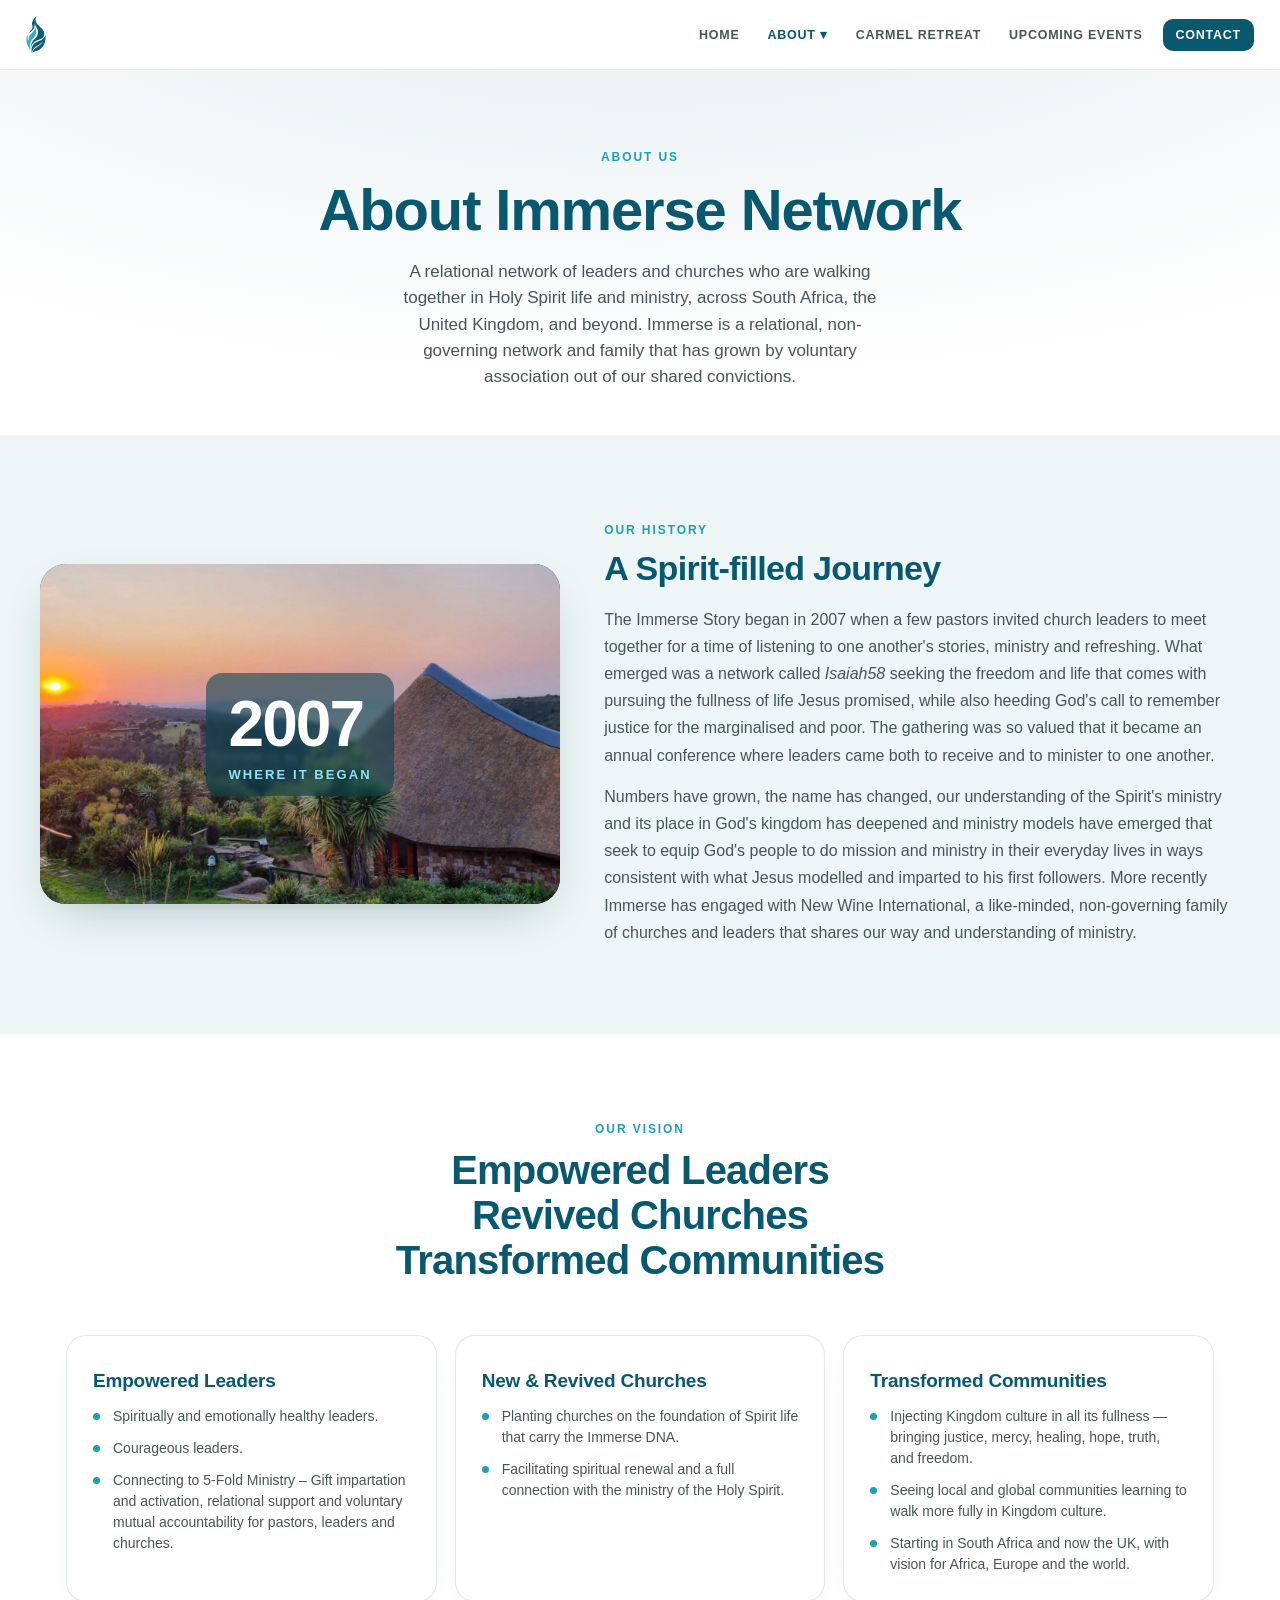
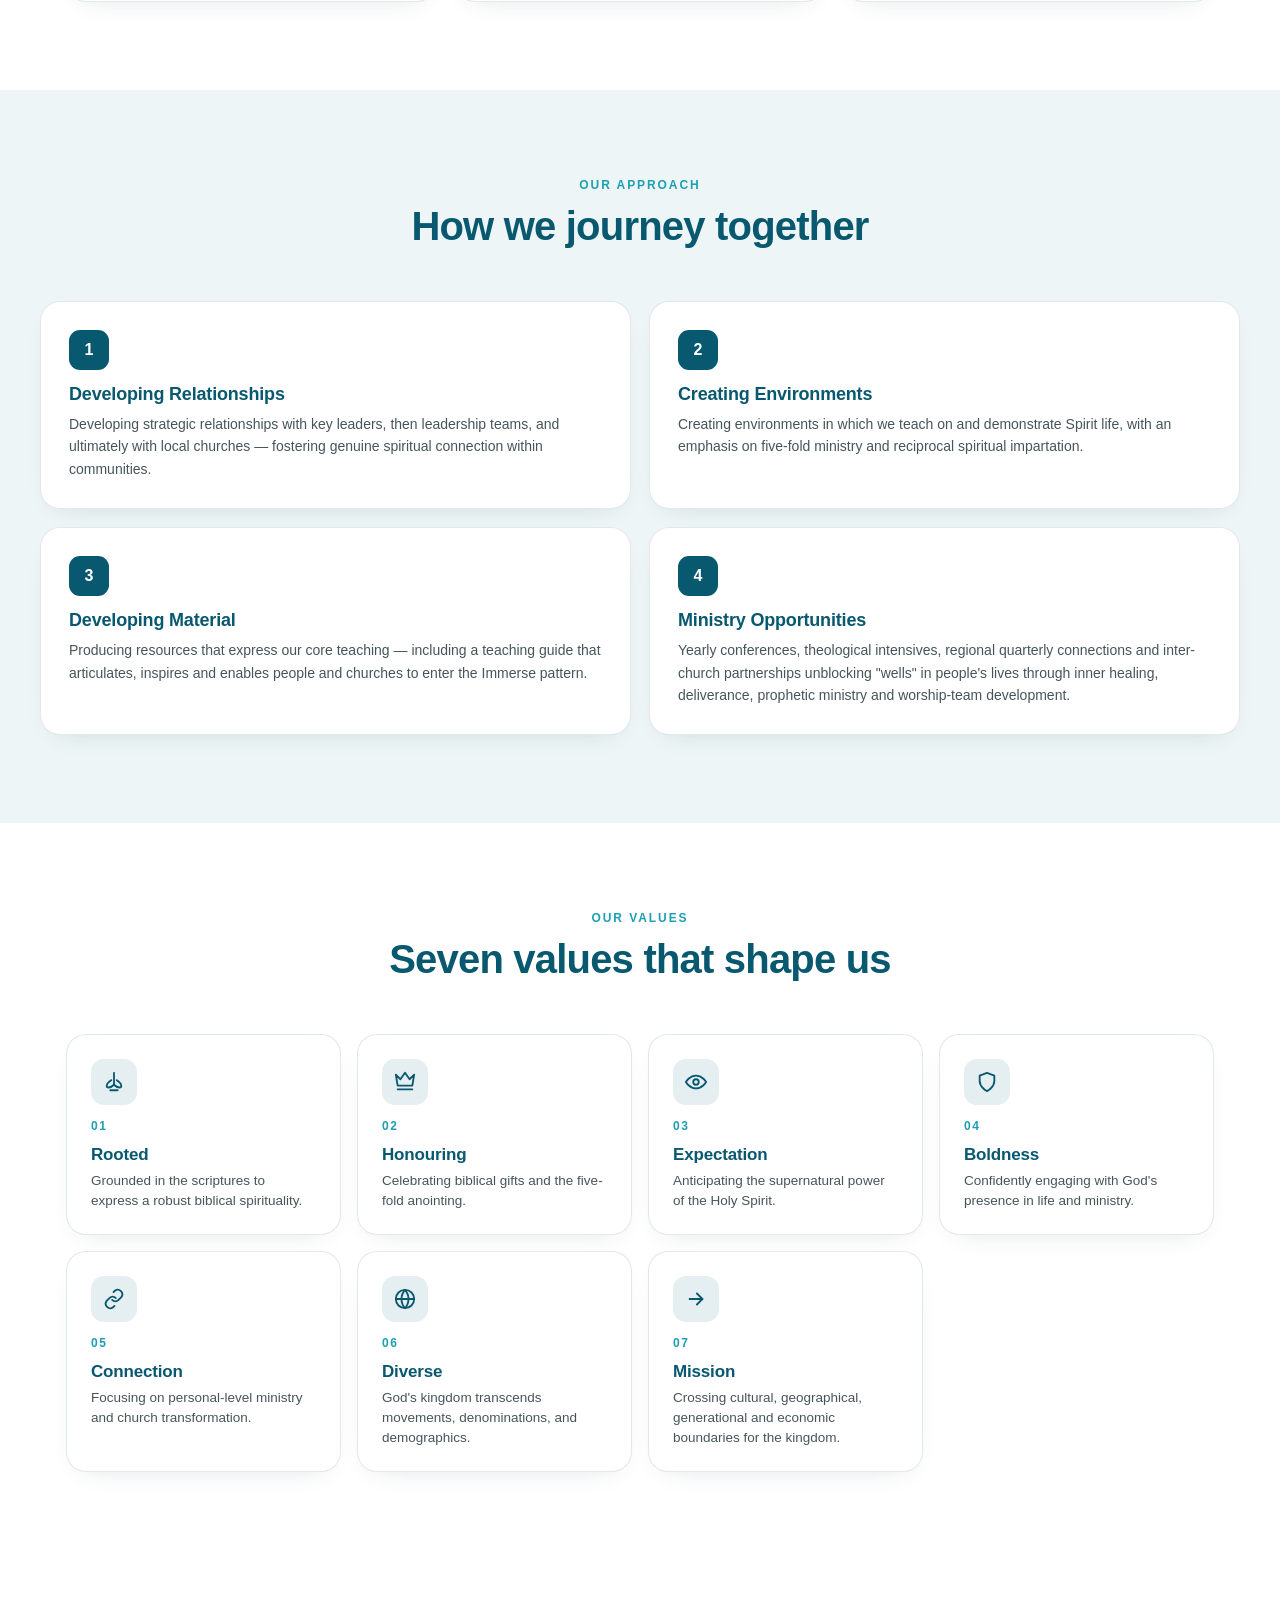
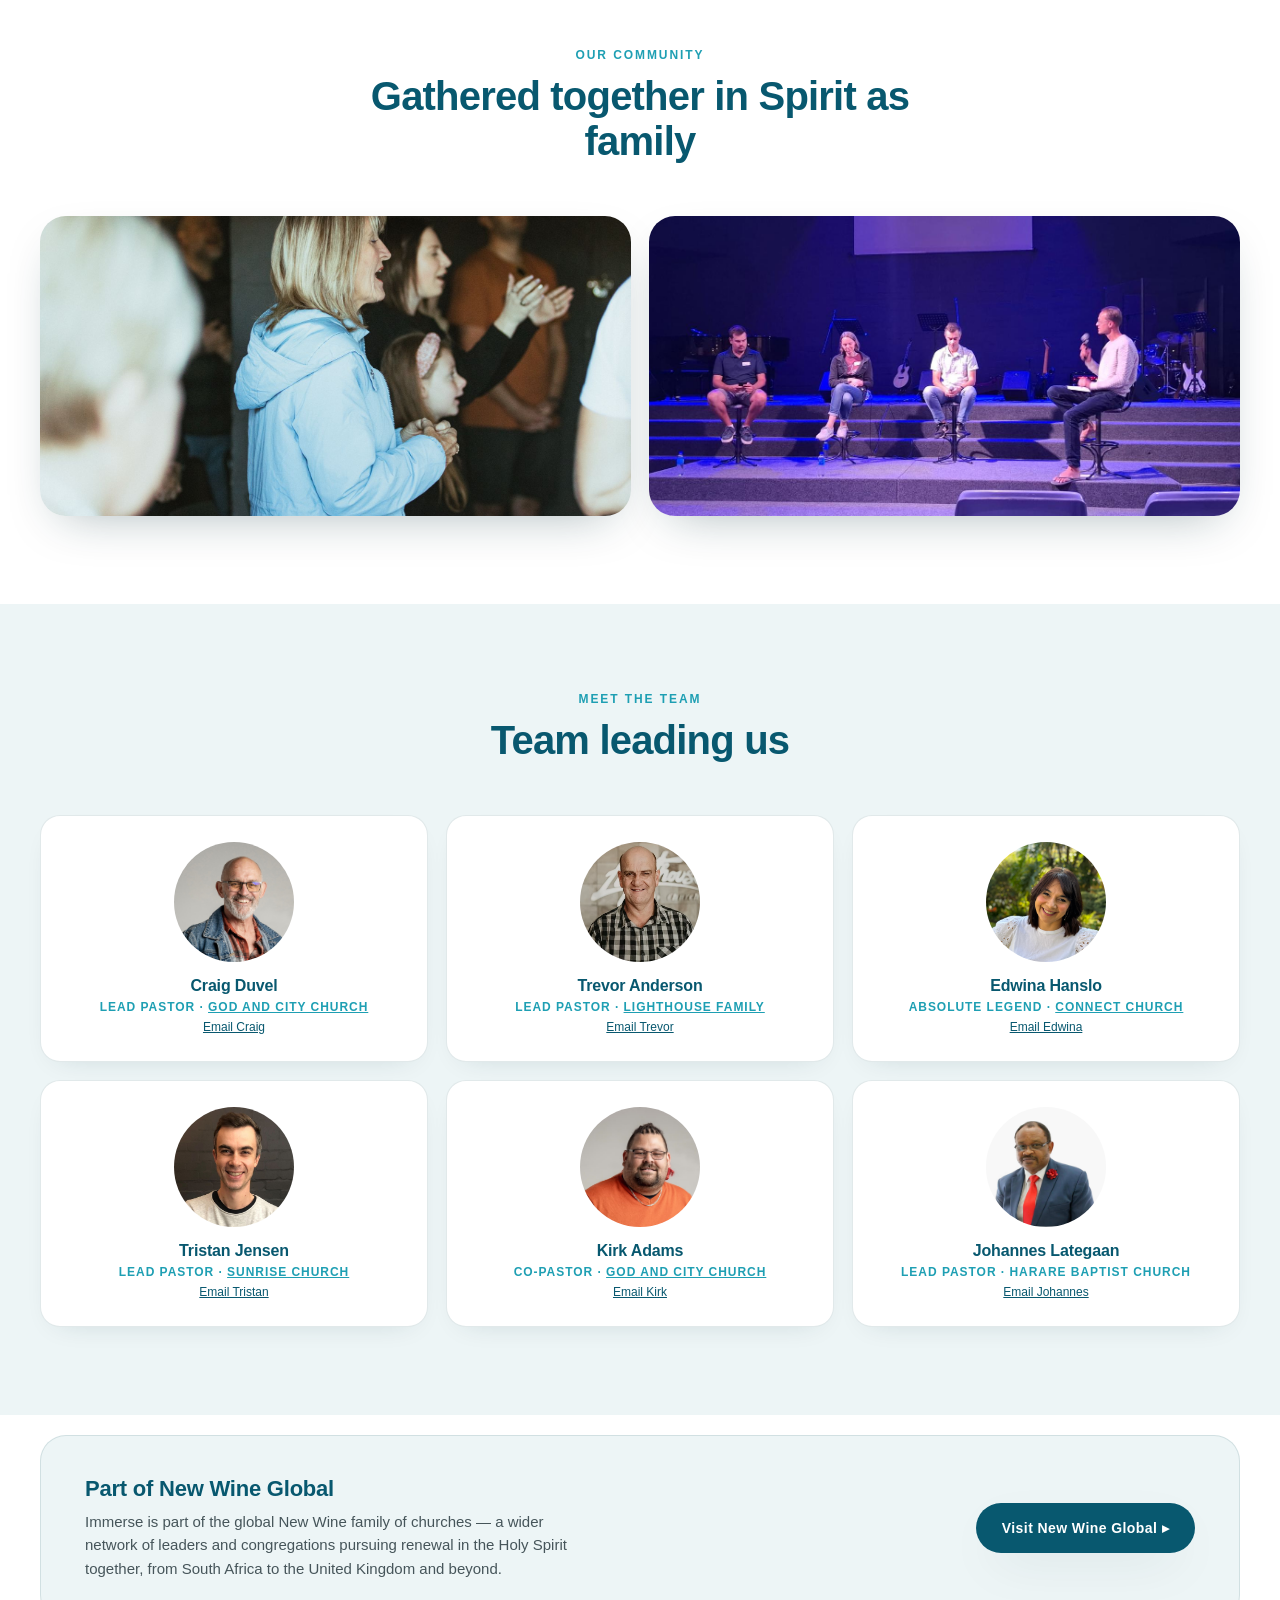
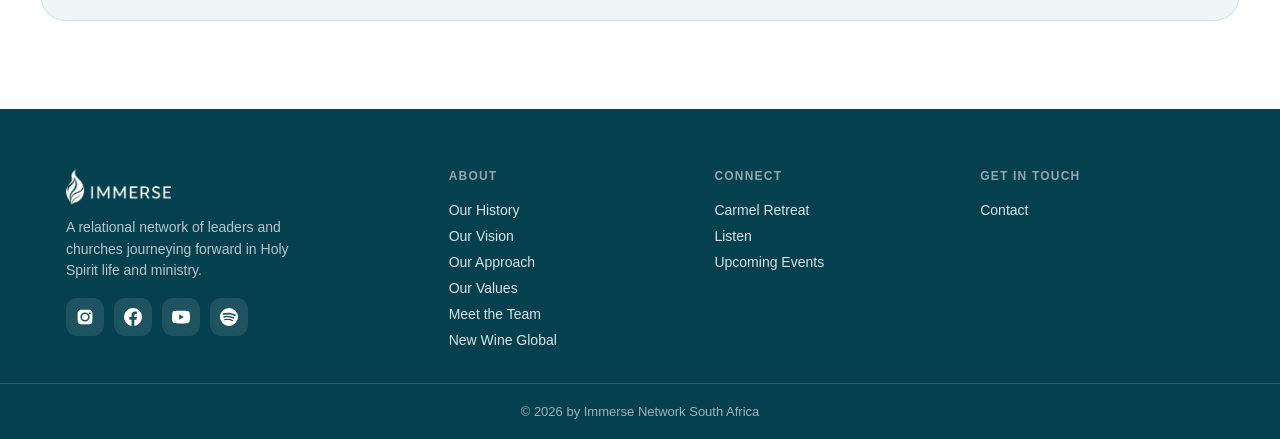
==== about/index.html @ 0381cab7 "Refactored the site to be same as other one" ====
<!doctype html>
<html lang="en">
  <head>
    <meta charset="UTF-8" />
    <meta name="viewport" content="width=device-width, initial-scale=1.0" />
    <title>About — Immerse Network South Africa</title>
    <link rel="icon" href="../favicon.png" type="image/png" />
    <link rel="apple-touch-icon" href="../apple-touch-icon.png" />
    <link rel="stylesheet" href="../assets/css/tokens.css" />
    <link rel="stylesheet" href="../assets/css/styles.css" />
  </head>
  <body data-page="about">
    <!-- NAV — identical on every page apart from link depth: root pages
         use "about/", pages in a folder use "../about/". The active link
         is styled from <body data-page="..."> against the data-nav
         attributes below, in assets/css/styles.css. -->
    <nav>
      <a class="logo" href="../" style="text-decoration: none"
        ><img
          class="logo-img logo-icon"
          src="../assets/images/immerse-icon.png"
          alt="Immerse"
      /></a>
      <div class="menu">
        <a data-nav="home" href="../">HOME</a>
        <div class="has-drop">
          <a href="../about/">ABOUT ▾</a>
          <div class="drop">
            <a href="../about/#history">Our History</a>
            <a href="../about/#vision">Our Vision</a>
            <a href="../about/#approach">Our Approach</a>
            <a href="../about/#values">Our Values</a>
            <a href="../about/#team">Meet the Team</a>
            <a href="../about/#new-wine">New Wine Global</a>
          </div>
        </div>
        <a data-nav="carmel" href="../carmel-retreat/">CARMEL RETREAT</a>
        <a data-nav="events" href="../events/">UPCOMING EVENTS</a>
        <a href="../#contact" class="cta">CONTACT</a>
      </div>
      <button class="burger">☰</button>
    </nav>

    <header id="top" class="page-head">
      <div class="wrap">
        <div class="kicker">
          <span
            style="display: inline-flex; gap: 8px; align-items: center"
          ></span
          >About Us
        </div>
        <h1>About Immerse Network</h1>
        <p>
          A relational network of leaders and churches who are walking together
          in Holy Spirit life and ministry, across South Africa, the United
          Kingdom, and beyond. Immerse is a relational, non-governing network
          and family that has grown by voluntary association out of our shared
          convictions.
        </p>
      </div>
    </header>

    <section id="history" class="wrap band-panel">
      <div class="story-inner">
        <div class="story-art">
          <img
            src="../assets/images/carmel-retreat-scenic.jpeg"
            alt="Immerse Network worship gathering"
            style="
              width: 100%;
              height: 100%;
              object-fit: cover;
              position: absolute;
              inset: 0;
            "
          />
          <div
            class="yr"
            style="
              position: relative;
              z-index: 1;
              background: rgba(5, 64, 78, 0.55);
              padding: 14px 22px;
              border-radius: 16px;
              backdrop-filter: blur(2px);
            "
          >
            2007<small>Where it began</small>
          </div>
        </div>
        <div class="story-copy">
          <div class="kicker">Our History</div>
          <h2
            style="
              font-size: clamp(24px, 3.4vw, 34px);
              color: var(--brand);
              letter-spacing: -0.02em;
              font-weight: 800;
              margin-top: 12px;
            "
          >
            A Spirit-filled Journey
          </h2>
          <p>
            The Immerse Story began in 2007 when a few pastors invited church
            leaders to meet together for a time of listening to one another's
            stories, ministry and refreshing. What emerged was a network called
            <em>Isaiah58</em> seeking the freedom and life that comes with
            pursuing the fullness of life Jesus promised, while also heeding
            God's call to remember justice for the marginalised and poor. The
            gathering was so valued that it became an annual conference where
            leaders came both to receive and to minister to one another.
          </p>
          <p>
            Numbers have grown, the name has changed, our understanding of the
            Spirit's ministry and its place in God's kingdom has deepened and
            ministry models have emerged that seek to equip God's people to do
            mission and ministry in their everyday lives in ways consistent with
            what Jesus modelled and imparted to his first followers. More
            recently Immerse has engaged with New Wine International, a
            like-minded, non-governing family of churches and leaders that
            shares our way and understanding of ministry.
          </p>
        </div>
      </div>
    </section>

    <section id="vision">
      <div class="wrap">
        <div class="sec-head">
          <div class="kicker">Our Vision</div>
          <h2>
            Empowered Leaders<br />Revived Churches<br />Transformed Communities
          </h2>
        </div>
        <div class="pillars">
          <div class="pillar">
            <h3>Empowered Leaders</h3>
            <ul>
              <li>Spiritually and emotionally healthy leaders.</li>
              <li>Courageous leaders.</li>
              <li>
                Connecting to 5-Fold Ministry – Gift impartation and activation,
                relational support and voluntary mutual accountability for
                pastors, leaders and churches.
              </li>
            </ul>
          </div>
          <div class="pillar">
            <h3>New &amp; Revived Churches</h3>
            <ul>
              <li>
                Planting churches on the foundation of Spirit life that carry
                the Immerse DNA.
              </li>
              <li>
                Facilitating spiritual renewal and a full connection with the
                ministry of the Holy Spirit.
              </li>
            </ul>
          </div>
          <div class="pillar">
            <h3>Transformed Communities</h3>
            <ul>
              <li>
                Injecting Kingdom culture in all its fullness — bringing
                justice, mercy, healing, hope, truth, and freedom.
              </li>
              <li>
                Seeing local and global communities learning to walk more fully
                in Kingdom culture.
              </li>
              <li>
                Starting in South Africa and now the UK, with vision for Africa,
                Europe and the world.
              </li>
            </ul>
          </div>
        </div>
      </div>
    </section>

    <section id="approach" class="wrap band-panel">
      <div class="sec-head">
        <div class="kicker">Our Approach</div>
        <h2>How we journey together</h2>
      </div>
      <div class="approach-grid">
        <div class="appr">
          <div class="n">1</div>
          <h3>Developing Relationships</h3>
          <p>
            Developing strategic relationships with key leaders, then leadership
            teams, and ultimately with local churches — fostering genuine
            spiritual connection within communities.
          </p>
        </div>
        <div class="appr">
          <div class="n">2</div>
          <h3>Creating Environments</h3>
          <p>
            Creating environments in which we teach on and demonstrate Spirit
            life, with an emphasis on five-fold ministry and reciprocal
            spiritual impartation.
          </p>
        </div>
        <div class="appr">
          <div class="n">3</div>
          <h3>Developing Material</h3>
          <p>
            Producing resources that express our core teaching — including a
            teaching guide that articulates, inspires and enables people and
            churches to enter the Immerse pattern.
          </p>
        </div>
        <div class="appr">
          <div class="n">4</div>
          <h3>Ministry Opportunities</h3>
          <p>
            Yearly conferences, theological intensives, regional quarterly
            connections and inter-church partnerships unblocking "wells" in
            people's lives through inner healing, deliverance, prophetic
            ministry and worship-team development.
          </p>
        </div>
      </div>
    </section>

    <section id="values">
      <div class="wrap">
        <div class="sec-head">
          <div class="kicker">Our Values</div>
          <h2>Seven values that shape us</h2>
        </div>
        <div class="values">
          <div class="val">
            <div class="ico">
              <svg
                width="22"
                height="22"
                viewBox="0 0 24 24"
                fill="none"
                stroke="currentColor"
                stroke-width="2"
                stroke-linecap="round"
                stroke-linejoin="round"
              >
                <path d="M12 2v13" />
                <path d="M12 15c-2 2-3 3-6 3-1.5 0-2-1-2-2 0-3 3-4 5-6" />
                <path d="M12 15c2 2 3 3 6 3 1.5 0 2-1 2-2 0-3-3-4-5-6" />
                <path d="M8 21h8" />
              </svg>
            </div>
            <div class="vnum">01</div>
            <h3>Rooted</h3>
            <p>
              Grounded in the scriptures to express a robust biblical
              spirituality.
            </p>
          </div>
          <div class="val">
            <div class="ico">
              <svg
                width="22"
                height="22"
                viewBox="0 0 24 24"
                fill="none"
                stroke="currentColor"
                stroke-width="2"
                stroke-linecap="round"
                stroke-linejoin="round"
              >
                <path d="M2 4l5 5 5-7 5 7 5-5-2 12H4L2 4z" />
                <path d="M4 20h16" />
              </svg>
            </div>
            <div class="vnum">02</div>
            <h3>Honouring</h3>
            <p>Celebrating biblical gifts and the five-fold anointing.</p>
          </div>
          <div class="val">
            <div class="ico">
              <svg
                width="22"
                height="22"
                viewBox="0 0 24 24"
                fill="none"
                stroke="currentColor"
                stroke-width="2"
                stroke-linecap="round"
                stroke-linejoin="round"
              >
                <path d="M1 12s4-7 11-7 11 7 11 7-4 7-11 7-11-7-11-7z" />
                <circle cx="12" cy="12" r="3" />
              </svg>
            </div>
            <div class="vnum">03</div>
            <h3>Expectation</h3>
            <p>Anticipating the supernatural power of the Holy Spirit.</p>
          </div>
          <div class="val">
            <div class="ico">
              <svg
                width="22"
                height="22"
                viewBox="0 0 24 24"
                fill="none"
                stroke="currentColor"
                stroke-width="2"
                stroke-linecap="round"
                stroke-linejoin="round"
              >
                <path d="M12 22s8-4 8-11V5l-8-3-8 3v6c0 7 8 11 8 11z" />
              </svg>
            </div>
            <div class="vnum">04</div>
            <h3>Boldness</h3>
            <p>
              Confidently engaging with God's presence in life and ministry.
            </p>
          </div>
          <div class="val">
            <div class="ico">
              <svg
                width="22"
                height="22"
                viewBox="0 0 24 24"
                fill="none"
                stroke="currentColor"
                stroke-width="2"
                stroke-linecap="round"
                stroke-linejoin="round"
              >
                <path d="M10 13a5 5 0 0 0 7 0l3-3a5 5 0 0 0-7-7l-1.5 1.5" />
                <path d="M14 11a5 5 0 0 0-7 0l-3 3a5 5 0 0 0 7 7l1.5-1.5" />
              </svg>
            </div>
            <div class="vnum">05</div>
            <h3>Connection</h3>
            <p>
              Focusing on personal-level ministry and church transformation.
            </p>
          </div>
          <div class="val">
            <div class="ico">
              <svg
                width="22"
                height="22"
                viewBox="0 0 24 24"
                fill="none"
                stroke="currentColor"
                stroke-width="2"
                stroke-linecap="round"
                stroke-linejoin="round"
              >
                <circle cx="12" cy="12" r="10" />
                <path d="M2 12h20" />
                <path d="M12 2a15 15 0 0 1 0 20 15 15 0 0 1 0-20z" />
              </svg>
            </div>
            <div class="vnum">06</div>
            <h3>Diverse</h3>
            <p>
              God's kingdom transcends movements, denominations, and
              demographics.
            </p>
          </div>
          <div class="val">
            <div class="ico">
              <svg
                width="22"
                height="22"
                viewBox="0 0 24 24"
                fill="none"
                stroke="currentColor"
                stroke-width="2"
                stroke-linecap="round"
                stroke-linejoin="round"
              >
                <path d="M5 12h14" />
                <path d="M13 6l6 6-6 6" />
              </svg>
            </div>
            <div class="vnum">07</div>
            <h3>Mission</h3>
            <p>
              Crossing cultural, geographical, generational and economic
              boundaries for the kingdom.
            </p>
          </div>
        </div>
      </div>
    </section>

    <section class="wrap">
      <div class="sec-head">
        <div class="kicker">Our Community</div>
        <h2>Gathered together in Spirit as family</h2>
      </div>
      <div class="gallery-grid cols-2">
        <img
          src="../assets/images/gallery-worship-family.jpg"
          alt="Worship gathering across generations"
          loading="lazy"
        />
        <img
          src="../assets/images/gallery-prayer-together.jpg"
          alt="Two women praying together"
          loading="lazy"
        />
      </div>
    </section>

    <section id="team" class="wrap band-panel">
      <div class="sec-head">
        <div class="kicker">Meet the Team</div>
        <h2>Team leading us</h2>
      </div>
      <div class="team-grid">
        <div class="member">
          <div class="ph">
            <img
              src="../assets/images/team-craig-duvel.jpg"
              alt="Craig Duvel"
              style="
                width: 100%;
                height: 100%;
                object-fit: cover;
                position: absolute;
                inset: 0;
              "
            />
          </div>
          <h3>Craig Duvel</h3>
          <div class="role">
            Lead Pastor ·
            <a
              href="https://godandcity.co.za"
              target="_blank"
              rel="noopener"
              style="color: inherit; text-decoration: underline"
              >God and City Church</a
            >
          </div>
          <a class="member-email" href="mailto:craig@godandcity.co.za"
            >Email Craig</a
          >
        </div>
        <div class="member">
          <div class="ph">
            <img
              src="../assets/images/team-trevor-anderson.jpg"
              alt="Trevor Anderson"
              style="
                width: 100%;
                height: 100%;
                object-fit: cover;
                position: absolute;
                inset: 0;
              "
            />
          </div>
          <h3>Trevor Anderson</h3>
          <div class="role">
            Lead Pastor ·
            <a
              href="https://www.lhfc.co.za"
              target="_blank"
              rel="noopener"
              style="color: inherit; text-decoration: underline"
              >Lighthouse Family</a
            >
          </div>
          <a class="member-email" href="mailto:">Email Trevor</a>
        </div>
        <div class="member">
          <div class="ph">
            <img
              src="../assets/images/team-edwina-hanslo.jpeg"
              alt="Edwina Hanslo"
              style="
                width: 100%;
                height: 100%;
                object-fit: cover;
                position: absolute;
                inset: 0;
              "
            />
          </div>
          <h3>Edwina Hanslo</h3>
          <div class="role">
            Absolute Legend ·
            <a
              href="https://www.connectchurch.org.za"
              target="_blank"
              rel="noopener"
              style="color: inherit; text-decoration: underline"
              >Connect Church</a
            >
          </div>
          <a
            class="member-email"
            href="mailto:Edwina@parakaleocounselling.co.za"
            >Email Edwina</a
          >
        </div>
        <div class="member">
          <div class="ph">
            <img
              src="../assets/images/team-tristan-jensen.jpg"
              alt="Tristan Jensen"
              style="
                width: 100%;
                height: 100%;
                object-fit: cover;
                object-position: 50% 15%;
                position: absolute;
                inset: 0;
              "
            />
          </div>
          <h3>Tristan Jensen</h3>
          <div class="role">
            Lead Pastor ·
            <a
              href="https://sunrisechurch.co.za"
              target="_blank"
              rel="noopener"
              style="color: inherit; text-decoration: underline"
              >Sunrise Church</a
            >
          </div>
          <a class="member-email" href="mailto:Tristan@sunrisechurch.co.za"
            >Email Tristan</a
          >
        </div>
        <div class="member">
          <div class="ph">
            <img
              src="../assets/images/team-kirk-adams.jpeg"
              alt="Kirk Adams"
              style="
                width: 100%;
                height: 100%;
                object-fit: cover;
                object-position: 50% 0%;
                transform: scale(2);
                transform-origin: 50% 0%;
                position: absolute;
                inset: 0;
              "
            />
          </div>
          <h3>Kirk Adams</h3>
          <div class="role">
            Co-Pastor ·
            <a
              href="https://godandcity.co.za"
              target="_blank"
              rel="noopener"
              style="color: inherit; text-decoration: underline"
              >God and City Church</a
            >
          </div>
          <a class="member-email" href="mailto:">Email Kirk</a>
        </div>
        <div class="member">
          <div class="ph">
            <img
              src="../assets/images/team-johannes-lategaan.jpeg"
              alt="Edwina Hanslo"
              style="
                width: 100%;
                height: 100%;
                object-fit: cover;
                position: absolute;
                inset: 0;
              "
            />
          </div>
          <h3>Johannes Lategaan</h3>
          <div class="role">Lead Pastor · Harare Baptist Church</div>
          <a class="member-email" href="mailto:">Email Johannes</a>
        </div>
      </div>
    </section>

    <section id="new-wine" class="wrap" style="padding-top: 20px">
      <div class="newwine">
        <div>
          <h3>Part of New Wine Global</h3>
          <p>
            Immerse is part of the global New Wine family of churches — a wider
            network of leaders and congregations pursuing renewal in the Holy
            Spirit together, from South Africa to the United Kingdom and beyond.
          </p>
        </div>
        <a
          href="https://new-wine.org"
          target="_blank"
          rel="noopener"
          class="btn btn-primary"
          >Visit New Wine Global ▸</a
        >
      </div>
    </section>

    <!-- FOOTER — byte-identical on every page: edit once, paste into
         all four. Links are page-qualified so the same markup works
         from anywhere in the site. -->
    <footer>
      <div class="wrap foot-grid">
        <div>
          <div class="logo" style="color: #fff; margin-bottom: 12px">
            <img
              class="logo-img"
              src="../assets/images/immerse-logo-white.png"
              alt="Immerse Network"
            />
          </div>
          <p>
            A relational network of leaders and churches journeying forward in
            Holy Spirit life and ministry.
          </p>
          <div class="foot-social">
            <a
              href="https://www.instagram.com/immerse_network/"
              target="_blank"
              rel="noopener"
              aria-label="Instagram"
              ><svg viewBox="0 0 24 24">
                <path
                  d="M12 2.2c3.2 0 3.6 0 4.9.07 1.17.05 1.8.25 2.23.41.56.22.96.48 1.38.9.42.42.68.82.9 1.38.16.42.36 1.06.41 2.23.06 1.27.07 1.65.07 4.86s0 3.6-.07 4.86c-.05 1.17-.25 1.8-.41 2.23a3.7 3.7 0 0 1-.9 1.38 3.7 3.7 0 0 1-1.38.9c-.42.16-1.06.36-2.23.41-1.27.06-1.65.07-4.86.07s-3.6 0-4.86-.07c-1.17-.05-1.8-.25-2.23-.41a3.7 3.7 0 0 1-1.38-.9 3.7 3.7 0 0 1-.9-1.38c-.16-.42-.36-1.06-.41-2.23C2.21 15.6 2.2 15.2 2.2 12s0-3.6.07-4.86c.05-1.17.25-1.8.41-2.23.22-.56.48-.96.9-1.38.42-.42.82-.68 1.38-.9.42-.16 1.06-.36 2.23-.41C8.4 2.21 8.8 2.2 12 2.2zm0 3.65A6.15 6.15 0 1 0 18.15 12 6.15 6.15 0 0 0 12 5.85zm0 10.15A4 4 0 1 1 16 12a4 4 0 0 1-4 4zm6.4-10.4a1.44 1.44 0 1 0 1.44 1.44 1.44 1.44 0 0 0-1.44-1.44z"
                /></svg
            ></a>
            <a
              href="https://www.facebook.com/immersenetwork.org.za"
              target="_blank"
              rel="noopener"
              aria-label="Facebook"
              ><svg viewBox="0 0 24 24">
                <path
                  d="M24 12a12 12 0 1 0-13.9 11.9v-8.4H7.1V12h3V9.4c0-3 1.8-4.6 4.5-4.6 1.3 0 2.6.23 2.6.23v2.9h-1.5c-1.4 0-1.9.9-1.9 1.8V12h3.3l-.5 3.5h-2.8v8.4A12 12 0 0 0 24 12z"
                /></svg
            ></a>
            <a
              href="https://www.youtube.com/@immersenetwork6306"
              target="_blank"
              rel="noopener"
              aria-label="YouTube"
              ><svg viewBox="0 0 24 24">
                <path
                  d="M23.5 6.2a3 3 0 0 0-2.1-2.1C19.5 3.5 12 3.5 12 3.5s-7.5 0-9.4.6A3 3 0 0 0 .5 6.2 31 31 0 0 0 0 12a31 31 0 0 0 .5 5.8 3 3 0 0 0 2.1 2.1c1.9.6 9.4.6 9.4.6s7.5 0 9.4-.6a3 3 0 0 0 2.1-2.1A31 31 0 0 0 24 12a31 31 0 0 0-.5-5.8zM9.6 15.6V8.4l6.2 3.6z"
                /></svg
            ></a>
            <a
              href="https://open.spotify.com/show/1enVpgWJpcU2Jsn00YFRwv"
              target="_blank"
              rel="noopener"
              aria-label="Spotify"
              ><svg viewBox="0 0 24 24">
                <path
                  d="M12 0a12 12 0 1 0 0 24 12 12 0 0 0 0-24zm5.5 17.3a.75.75 0 0 1-1 .25c-2.8-1.7-6.3-2.1-10.4-1.15a.75.75 0 1 1-.33-1.46c4.5-1 8.4-.55 11.5 1.36.35.22.46.68.23 1zm1.47-3.27a.94.94 0 0 1-1.3.3c-3.2-2-8.1-2.55-11.9-1.4a.94.94 0 1 1-.54-1.8c4.35-1.3 9.75-.7 13.44 1.6.44.27.58.85.3 1.3zm.13-3.4C15.36 8.3 8.9 8.08 5.2 9.2a1.12 1.12 0 1 1-.65-2.15c4.25-1.3 11.38-1.05 15.86 1.6a1.12 1.12 0 1 1-1.18 1.9z"
                /></svg
            ></a>
          </div>
        </div>
        <div>
          <h4>About</h4>
          <a href="../about/#history">Our History</a
          ><a href="../about/#vision">Our Vision</a
          ><a href="../about/#approach">Our Approach</a
          ><a href="../about/#values">Our Values</a
          ><a href="../about/#team">Meet the Team</a
          ><a href="../about/#new-wine">New Wine Global</a>
        </div>
        <div>
          <h4>Connect</h4>
          <a href="../carmel-retreat/">Carmel Retreat</a
          ><a href="../#connect">Listen</a
          ><a href="../events/">Upcoming Events</a>
        </div>
        <div>
          <h4>Get in touch</h4>
          <a href="../#contact">Contact</a>
        </div>
      </div>
      <div class="foot-bottom">© 2026 by Immerse Network South Africa</div>
    </footer>
    <script src="../assets/js/main.js" defer></script>
  </body>
</html>
---- assets/css/tokens.css ----
/* =====================================================================
   IMMERSE NETWORK — design tokens
   The ONE place colours, geometry and the font stack live. Change a
   value here and the whole site recolours, including the swatch sheet
   in immerse-color-palette/index.html, which reads its captions back out of
   these same tokens.

   Loaded by every page BEFORE assets/css/styles.css. It is kept separate so
   the palette sheet can take the tokens without inheriting the site's
   component styles.
   ===================================================================== */

:root {
  /* brand */
  --brand: #08586f; /* primary deep teal — nav, buttons, headings */
  --brand-deep: #05404e; /* darker teal — hovers, footer               */
  --accent: #1e9fb3; /* logo aqua — kickers, markers, highlights   */
  --page: #ffffff; /* page background                            */
  --panel: #edf5f6; /* section / card background (soft aqua tint) */

  /* derived */
  --ink: #123b44;
  --body: #46555a;
  --muted: #7c888c;
  --line: rgba(15, 74, 84, 0.12);
  --shadow: 0 18px 50px -22px rgba(12, 50, 58, 0.38);
  --card-shadow: 0 10px 30px -18px rgba(12, 50, 58, 0.2);

  /* on dark backgrounds */
  --white: #ffffff;
  --glass: rgba(255, 255, 255, 0.12);
  --glass-line: rgba(255, 255, 255, 0.35);
  --on-brand: rgba(255, 255, 255, 0.92);
  --on-brand-dim: rgba(255, 255, 255, 0.62);
  --scrim: rgba(0, 0, 0, 0.35);

  /* geometry */
  --r: 20px;
  --r-lg: 26px;
  --r-pill: 100px;
  --font:
    -apple-system, BlinkMacSystemFont, "Segoe UI", Roboto, Helvetica, Arial,
    sans-serif;
}
---- assets/css/styles.css ----
/* =====================================================================
   IMMERSE NETWORK — site stylesheet
   The ONE place component styles live. Every page links this file and
   no page has an inline <style> block, so a change here lands on the
   whole site at once.

   Colours come from assets/css/tokens.css, which every page loads first.
   Load order in each page's <head>:
       <link rel="stylesheet" href="assets/css/tokens.css" />
       <link rel="stylesheet" href="assets/css/styles.css" />
   ===================================================================== */

/* ---------- BASE ---------- */
* {
  box-sizing: border-box;
  margin: 0;
  padding: 0;
}
html {
  scroll-behavior: smooth;
}
body {
  font-family: var(--font);
  color: var(--ink);
  background: var(--page);
  -webkit-font-smoothing: antialiased;
  overflow-x: hidden;
}
a {
  color: inherit;
}
.wrap {
  max-width: 1200px;
  margin: 0 auto;
  padding: 0 26px;
}
section {
  padding: 76px 0;
}
section.wrap {
  padding-top: 80px;
  padding-bottom: 80px;
}

/* ---------- NAV ---------- */
nav {
  position: sticky;
  top: 0;
  z-index: 50;
  height: 70px;
  display: flex;
  align-items: center;
  justify-content: space-between;
  padding: 0 26px;
  background: color-mix(in srgb, var(--page) 68%, transparent);
  backdrop-filter: blur(14px);
  border-bottom: 1px solid var(--line);
}
.logo {
  display: flex;
  align-items: center;
  gap: 11px;
  font-weight: 700;
  letter-spacing: 0.14em;
  font-size: 15px;
  color: var(--brand);
}
.logo-img {
  height: 36px;
  width: auto;
  display: block;
}
.menu {
  display: flex;
  gap: 2px;
  align-items: center;
}
.menu a {
  text-decoration: none;
  color: var(--body);
  font-size: 12.5px;
  font-weight: 600;
  letter-spacing: 0.06em;
  padding: 9px 13px;
  border-radius: 10px;
  transition: 0.18s;
}
.menu a:hover {
  background: var(--panel);
  color: var(--brand);
}
.menu .cta {
  background: var(--brand);
  color: var(--white);
  letter-spacing: 0.06em;
  margin-left: 5px;
}
.menu .cta:hover {
  background: var(--brand-deep);
  color: var(--white);
}
.has-drop {
  position: relative;
  display: flex;
  align-items: center;
}
.drop {
  position: absolute;
  top: calc(100% + 6px);
  left: 0;
  min-width: 210px;
  background: var(--page);
  border: 1px solid var(--line);
  border-radius: 14px;
  box-shadow: var(--shadow);
  padding: 8px;
  opacity: 0;
  visibility: hidden;
  transform: translateY(-6px);
  transition: 0.18s;
  z-index: 60;
}
.has-drop:hover .drop {
  opacity: 1;
  visibility: visible;
  transform: translateY(0);
}
.drop a {
  display: block;
  padding: 10px 12px;
  border-radius: 9px;
  font-size: 12.5px;
  font-weight: 600;
  letter-spacing: 0.04em;
  color: var(--body);
}
.drop a:hover {
  background: var(--panel);
  color: var(--brand);
}
.burger {
  display: none;
  font-size: 22px;
  background: none;
  border: 0;
  cursor: pointer;
  color: var(--brand);
}
.logo-icon {
  height: 38px;
}

/* ---------- HERO ---------- */
header.hero {
  padding: 140px 0 96px;
  text-align: center;
  position: relative;
  color: var(--white);
  background:
    linear-gradient(
      180deg,
      rgba(5, 64, 78, 0.62),
      rgba(5, 64, 78, 0.42) 45%,
      rgba(5, 64, 78, 0.4) 62%,
      rgba(255, 255, 255, 0.3) 82%,
      rgba(255, 255, 255, 0.72) 93%,
      var(--page) 100%
    ),
    url("../images/hero.jpeg") center/cover no-repeat;
}
.eyebrow {
  display: inline-flex;
  align-items: center;
  gap: 8px;
  font-size: 12px;
  font-weight: 700;
  letter-spacing: 0.14em;
  text-transform: uppercase;
  color: var(--white);
  background: var(--glass);
  border: 1px solid var(--glass-line);
  backdrop-filter: blur(4px);
  padding: 8px 16px;
  border-radius: var(--r-pill);
  margin-bottom: 26px;
}
h1.title {
  font-size: clamp(34px, 6vw, 66px);
  line-height: 1.05;
  letter-spacing: -0.02em;
  font-weight: 800;
  max-width: 16ch;
  margin: 0 auto;
  color: var(--white);
  text-shadow: 0 4px 24px rgba(0, 0, 0, 0.25);
}
.sub {
  margin: 24px auto 0;
  max-width: 54ch;
  font-size: clamp(16px, 2vw, 19px);
  line-height: 1.55;
  color: var(--on-brand);
  text-shadow: 0 2px 14px var(--scrim);
}
.hero-cta {
  display: flex;
  gap: 12px;
  justify-content: center;
  margin-top: 34px;
  flex-wrap: wrap;
}
.btn {
  cursor: pointer;
  border: 0;
  font-family: var(--font);
  font-size: 14px;
  font-weight: 700;
  letter-spacing: 0.03em;
  padding: 0 26px;
  height: 50px;
  border-radius: var(--r-pill);
  text-decoration: none;
  display: inline-flex;
  align-items: center;
  gap: 8px;
  transition: 0.2s;
}
.btn-primary {
  background: var(--brand);
  color: var(--white);
  box-shadow: var(--shadow);
}
.btn-primary:hover {
  background: var(--brand-deep);
  transform: translateY(-2px);
}
.btn-ghost {
  background: rgba(255, 255, 255, 0.94);
  color: var(--brand-deep);
  border: 2px solid var(--white);
  backdrop-filter: blur(6px);
  box-shadow: var(--shadow);
}
.btn-ghost:hover {
  background: rgba(255, 255, 255, 0.95);
  transform: translateY(-2px);
}

/* ---------- PAGE HEAD (subpages) ---------- */
.page-head {
  padding: 80px 0 24px;
  text-align: center;
  background: radial-gradient(
      1200px 500px at 50% -180px,
      color-mix(in srgb, var(--brand) 12%, transparent),
      transparent
    );
}
.page-head .kicker {
  justify-content: center;
}
.page-head h1 {
  font-size: clamp(32px, 5.4vw, 58px);
  color: var(--brand);
  font-weight: 800;
  letter-spacing: -0.02em;
  margin-top: 12px;
}
.page-head p {
  margin: 16px auto 0;
  max-width: 54ch;
  color: var(--body);
  font-size: 17px;
  line-height: 1.55;
}

/* ---------- SECTION HEAD ---------- */
.sec-head {
  text-align: center;
  max-width: 640px;
  margin: 0 auto 44px;
}
.kicker {
  font-size: 12px;
  font-weight: 700;
  letter-spacing: 0.16em;
  text-transform: uppercase;
  color: var(--accent);
}
.sec-head h2 {
  font-size: clamp(26px, 4vw, 40px);
  margin-top: 12px;
  letter-spacing: -0.02em;
  color: var(--brand);
  font-weight: 800;
}
.sec-head p {
  margin-top: 14px;
  color: var(--body);
  font-size: 16px;
  line-height: 1.55;
}

/* ---------- GALLERY ---------- */
.gallery-grid {
  display: grid;
  grid-template-columns: repeat(3, 1fr);
  gap: 18px;
}
.gallery-grid img {
  width: 100%;
  height: 300px;
  object-fit: cover;
  border-radius: var(--r-lg);
  box-shadow: var(--shadow);
  display: block;
}
/* two-up gallery — holds through tablet, collapses on phones */
.gallery-grid.cols-2 {
  grid-template-columns: repeat(2, 1fr);
}

/* ---------- EXPLORE CARDS ---------- */
.explore-grid {
  display: grid;
  grid-template-columns: repeat(3, 1fr);
  gap: 18px;
}
.explore-card {
  position: relative;
  height: 340px;
  border-radius: var(--r-lg);
  overflow: hidden;
  box-shadow: var(--shadow);
  text-decoration: none;
  display: block;
}
.explore-card img {
  position: absolute;
  inset: 0;
  width: 100%;
  height: 100%;
  object-fit: cover;
  transition: transform 0.5s ease;
}
.explore-card:hover img {
  transform: scale(1.06);
}
.explore-card::after {
  content: "";
  position: absolute;
  inset: 0;
  background: linear-gradient(
      180deg,
      rgba(5, 64, 78, 0.1) 20%,
      rgba(5, 64, 78, 0.65) 50%,
      rgba(5, 64, 78, 0.95) 100%
    );
}
.explore-body {
  position: absolute;
  left: 0;
  right: 0;
  bottom: 0;
  padding: 26px;
  color: var(--white);
  z-index: 1;
}
.explore-body .kicker {
  color: #8fe3f0;
  display: block;
  margin-bottom: 6px;
  text-shadow: 0 1px 8px rgba(0, 0, 0, 0.4);
}
.explore-body h3 {
  font-size: 21px;
  font-weight: 800;
  letter-spacing: -0.01em;
}
.explore-body p {
  font-size: 13.5px;
  color: rgba(255, 255, 255, 0.85);
  margin-top: 6px;
  line-height: 1.5;
}
.explore-body .arrow {
  margin-top: 12px;
  font-size: 13px;
  font-weight: 700;
  color: var(--white);
  display: inline-flex;
  align-items: center;
  gap: 6px;
}

/* ---------- ROADMAP ---------- */
.roadmap-wrap {
  position: relative;
  height: 140px;
}
.roadmap-svg {
  width: 100%;
  height: 140px;
  display: block;
  overflow: visible;
  position: absolute;
  inset: 0;
}
.roadmap-dot {
  position: absolute;
  width: 34px;
  height: 34px;
  border-radius: 50%;
  background: var(--brand);
  color: var(--white);
  font-weight: 700;
  font-size: 14px;
  display: grid;
  place-items: center;
  transform: translate(-50%, -50%);
  box-shadow: 0 8px 20px -6px rgba(5, 64, 78, 0.5);
  border: 3px solid var(--page);
}
.roadmap-steps {
  display: grid;
  grid-template-columns: repeat(5, 1fr);
  gap: 18px;
  margin-top: 6px;
}
.roadmap-step {
  text-align: center;
  padding: 0 10px;
}
.roadmap-step h3 {
  font-size: 16px;
  color: var(--brand);
  letter-spacing: -0.01em;
}
.roadmap-step p {
  font-size: 13px;
  color: var(--body);
  margin-top: 6px;
  line-height: 1.5;
}
.sec-head.big h2 {
  font-size: clamp(34px, 5.4vw, 56px);
}
.sec-head.big .kicker {
  font-size: 13px;
}
.sec-head.big p {
  font-size: 17px;
  margin-top: 16px;
}

/* ---------- ABOUT STRIP ---------- */
.about {
  background: var(--panel);
}
.band-panel {
  position: relative;
  z-index: 0;
}
.band-panel::before {
  content: "";
  position: absolute;
  top: 0;
  bottom: 0;
  left: 50%;
  margin-left: -50vw;
  width: 100vw;
  background: var(--panel);
  z-index: -1;
}

/* ---------- VALUES ---------- */
.values {
  display: grid;
  grid-template-columns: repeat(4, 1fr);
  gap: 16px;
}
.val {
  background: var(--page);
  border: 1px solid var(--line);
  border-radius: var(--r);
  padding: 24px;
  transition: 0.22s;
  box-shadow: var(--card-shadow);
}
.val:hover {
  transform: translateY(-4px);
  box-shadow: var(--shadow);
}
.val .ico {
  width: 46px;
  height: 46px;
  border-radius: 13px;
  display: grid;
  place-items: center;
  font-size: 20px;
  margin-bottom: 14px;
  background: color-mix(in srgb, var(--brand) 10%, transparent);
  color: var(--brand);
}
.val h3 {
  font-size: 17px;
  color: var(--brand);
  letter-spacing: -0.01em;
}
.val p {
  font-size: 13.5px;
  color: var(--body);
  line-height: 1.45;
  margin-top: 6px;
}
.val .vnum {
  font-size: 12px;
  font-weight: 700;
  letter-spacing: 0.14em;
  color: var(--accent);
  margin-bottom: 12px;
}
.val h3 {
  margin-top: 0;
}

/* ---------- PODCAST ---------- */
.podcast {
  height: 470px;
  border-radius: var(--r-lg);
  overflow: hidden;
  border: 1px solid var(--line);
  background: var(--brand-deep);
  color: var(--white);
  display: grid;
  grid-template-columns: 1.15fr 0.85fr;
  box-shadow: var(--shadow);
}
.pf-left {
  height: 100%;
  overflow: hidden;
  padding: 28px 28px 26px;
  display: flex;
  flex-direction: column;
  border-right: 1px solid var(--glass);
}
.pf-lab {
  font-size: 14px;
  font-weight: 700;
  letter-spacing: 0.14em;
  text-transform: uppercase;
  color: var(--accent);
  display: flex;
  align-items: center;
  gap: 9px;
}
.pf-lab svg {
  width: 20px;
  height: 20px;
  fill: #1db954;
}
.pf-left h3 {
  font-size: 19px;
  line-height: 1.3;
  margin: 12px 0 16px;
  font-weight: 700;
}
.pf-embed {
  flex: 1;
  min-height: 232px;
  border-radius: 14px;
  overflow: hidden;
}
.pf-embed iframe {
  border: 0;
  width: 100%;
  height: 100%;
  min-height: 232px;
}
.pf-right {
  height: 100%;
  overflow: hidden;
  display: flex;
  flex-direction: column;
}
.pf-rhead {
  padding: 24px 22px 12px;
  font-size: 14px;
  font-weight: 700;
  letter-spacing: 0.14em;
  text-transform: uppercase;
  color: var(--on-brand-dim);
}
.pf-list {
  flex: 1;
  overflow-y: auto;
  padding: 0 14px 16px;
  display: flex;
  flex-direction: column;
  gap: 4px;
}
.pf-list::-webkit-scrollbar {
  width: 8px;
}
.pf-list::-webkit-scrollbar-thumb {
  background: rgba(255, 255, 255, 0.18);
  border-radius: 8px;
}
.ep {
  display: flex;
  align-items: center;
  gap: 13px;
  padding: 11px 12px;
  border-radius: 12px;
  cursor: pointer;
  transition: 0.16s;
}
.ep:hover {
  background: rgba(255, 255, 255, 0.09);
}
.ep.active {
  background: rgba(255, 255, 255, 0.16);
}
.ep .pbtn {
  width: 34px;
  height: 34px;
  border-radius: 50%;
  background: rgba(255, 255, 255, 0.13);
  flex: none;
  display: grid;
  place-items: center;
}
.ep .pbtn::after {
  content: "";
  border-left: 11px solid var(--white);
  border-top: 7px solid transparent;
  border-bottom: 7px solid transparent;
  margin-left: 3px;
}
.ep .meta {
  min-width: 0;
}
.ep .meta b {
  font-size: 13px;
  font-weight: 600;
  line-height: 1.3;
  overflow: hidden;
  text-overflow: ellipsis;
  display: -webkit-box;
  -webkit-line-clamp: 2;
  -webkit-box-orient: vertical;
}
.ep .meta small {
  font-size: 11px;
  color: rgba(255, 255, 255, 0.5);
  display: block;
  margin-top: 2px;
}

/* ---------- INSTAGRAM EMBEDS ---------- */
.ig-embeds {
  display: grid;
  grid-template-columns: repeat(2, 1fr);
  gap: 18px;
  margin-top: 22px;
  justify-items: center;
}
.ig-embeds > div {
  width: 100%;
  max-width: 400px;
}

/* ---------- STORY / HISTORY ---------- */
.story-inner {
  display: grid;
  grid-template-columns: 0.9fr 1.1fr;
  gap: 44px;
  align-items: center;
}
.story-art {
  height: 340px;
  border-radius: var(--r-lg);
  background: linear-gradient(150deg, var(--brand), var(--brand-deep));
  position: relative;
  overflow: hidden;
  box-shadow: var(--shadow);
  display: grid;
  place-items: center;
}
.story-art .yr {
  font-size: 64px;
  font-weight: 800;
  color: var(--white);
  letter-spacing: -0.03em;
}
.story-art .yr small {
  display: block;
  font-size: 13px;
  font-weight: 600;
  letter-spacing: 0.16em;
  text-transform: uppercase;
  color: #8fe3f0;
  text-align: center;
  margin-top: 6px;
}
.story-art::before {
  content: "";
  position: absolute;
  width: 280px;
  height: 280px;
  border-radius: 50%;
  background: rgba(255, 255, 255, 0.07);
  top: -80px;
  left: -70px;
}
.story-copy p {
  color: var(--body);
  line-height: 1.7;
  font-size: 16px;
  margin-top: 14px;
}
.story-copy p:first-of-type {
  margin-top: 18px;
}

/* ---------- VISION PILLARS ---------- */
.pillars {
  display: grid;
  grid-template-columns: repeat(3, 1fr);
  gap: 18px;
}
.pillar {
  background: var(--page);
  border: 1px solid var(--line);
  border-radius: var(--r);
  padding: 26px;
  box-shadow: var(--card-shadow);
}
.pillar h3 {
  color: var(--brand);
  font-size: 19px;
  margin: 8px 0 14px;
  letter-spacing: -0.01em;
}
.pillar ul {
  list-style: none;
  display: flex;
  flex-direction: column;
  gap: 11px;
}
.pillar li {
  position: relative;
  padding-left: 20px;
  font-size: 14px;
  line-height: 1.5;
  color: var(--body);
}
.pillar li::before {
  content: "";
  position: absolute;
  left: 0;
  top: 7px;
  width: 7px;
  height: 7px;
  border-radius: 50%;
  background: var(--accent);
}

/* ---------- APPROACH ---------- */
.approach-grid {
  display: grid;
  grid-template-columns: repeat(2, 1fr);
  gap: 18px;
}
.appr {
  background: var(--page);
  border: 1px solid var(--line);
  border-radius: var(--r);
  padding: 28px;
  box-shadow: var(--card-shadow);
}
.appr .n {
  width: 40px;
  height: 40px;
  border-radius: 11px;
  background: var(--brand);
  color: var(--white);
  display: grid;
  place-items: center;
  font-weight: 700;
  font-size: 16px;
  margin-bottom: 14px;
}
.appr h3 {
  color: var(--brand);
  font-size: 18px;
  margin-bottom: 8px;
  letter-spacing: -0.01em;
}
.appr p {
  font-size: 14px;
  color: var(--body);
  line-height: 1.6;
}

/* ---------- APPROACH — photo cards (Carmel) ---------- */
.approach-grid {
  display: grid;
  grid-template-columns: repeat(2, 1fr);
  gap: 18px;
}
.appr--photo {
  position: relative;
  border-radius: var(--r);
  padding: 28px;
  min-height: 300px;
  display: flex;
  flex-direction: column;
  justify-content: flex-end;
  overflow: hidden;
  background-color: var(--brand-deep);
  background-size: cover;
  background-position: center;
  box-shadow: 0 18px 40px -24px rgba(12, 50, 58, 0.6);
}
.appr--photo::before {
  content: "";
  position: absolute;
  inset: 0;
  background: linear-gradient(
      180deg,
      rgba(5, 64, 78, 0.15) 0%,
      rgba(5, 64, 78, 0.55) 45%,
      rgba(5, 64, 78, 0.9) 100%
    );
}
.appr--photo > * {
  position: relative;
}
.approach-grid .appr--photo:nth-child(1) {
  background-image: url("../images/immerse-guest-speakers-2.jpeg");
}
.approach-grid .appr--photo:nth-child(2) {
  background-image: url("../images/carmel-retreat-3.jpg");
}
.approach-grid .appr--photo:nth-child(3) {
  background-image: url("../images/gallery-community.jpg");
}
.approach-grid .appr--photo:nth-child(4) {
  background-image: url("../images/immerse-guest-speakers-1.jpeg");
}
.appr--photo .n {
  width: 40px;
  height: 40px;
  border-radius: 11px;
  background: var(--on-brand);
  color: var(--brand);
  display: grid;
  place-items: center;
  font-weight: 700;
  font-size: 16px;
  margin-bottom: 14px;
}
.appr--photo h3 {
  color: var(--white);
  font-size: 18px;
  margin-bottom: 8px;
  letter-spacing: -0.01em;
}
.appr--photo p {
  font-size: 14px;
  color: rgba(255, 255, 255, 0.88);
  line-height: 1.6;
}

/* ---------- NEW WINE STRIP ---------- */
.newwine {
  background: var(--panel);
  border: 1px solid var(--line);
  border-radius: var(--r-lg);
  padding: 40px 44px;
  display: flex;
  align-items: center;
  justify-content: space-between;
  gap: 24px;
  flex-wrap: wrap;
}
.newwine h3 {
  color: var(--brand);
  font-size: 22px;
  letter-spacing: -0.01em;
}
.newwine p {
  color: var(--body);
  font-size: 15px;
  line-height: 1.55;
  margin-top: 8px;
  max-width: 60ch;
}

/* ---------- CONTACT ---------- */
.contact {
  background: radial-gradient(
      1200px 520px at 50% -140px,
      color-mix(in srgb, var(--brand) 10%, transparent),
      transparent
    );
}
#connect {
  position: relative;
  z-index: 0;
}
#connect::before {
  content: "";
  position: absolute;
  top: 0;
  bottom: 0;
  left: 50%;
  margin-left: -50vw;
  width: 100vw;
  background: var(--panel);
  z-index: -1;
}
.contact-grid {
  display: grid;
  grid-template-columns: 1.05fr 1fr;
  align-items: start;
  gap: 22px;
  max-width: 1020px;
  margin: 0 auto;
}
.contact-side {
  display: grid;
  gap: 22px;
}
.contact-card {
  max-width: 620px;
  margin: 0 auto;
  background: var(--page);
  border: 1px solid var(--line);
  border-radius: var(--r-lg);
  padding: 44px;
  box-shadow: var(--shadow);
  text-align: center;
}
.contact-card p {
  color: var(--body);
  font-size: 16px;
  line-height: 1.55;
  margin-bottom: 24px;
}
.contact-form {
  display: flex;
  flex-direction: column;
  gap: 12px;
  text-align: left;
}
.contact-form input,
  .contact-form textarea {
  width: 100%;
  font-family: var(--font);
  font-size: 15px;
  padding: 14px 16px;
  border: 1px solid var(--line);
  border-radius: 12px;
  background: var(--page);
  color: var(--ink);
}
.contact-form textarea {
  min-height: 110px;
  resize: vertical;
}
.contact-form .btn {
  align-self: flex-start;
  margin-top: 4px;
}
.contact-card--sm {
  padding: 32px 30px;
  text-align: left;
}
.contact-card--sm h3 {
  font-size: 21px;
  line-height: 1.25;
  color: var(--ink);
  margin-bottom: 10px;
}
.contact-card--sm p {
  margin-bottom: 20px;
}
.contact-card--sm .btn {
  word-break: break-word;
}
.contact-qr {
  display: block;
  width: 240px;
  max-width: 100%;
  height: auto;
  margin: 0 auto 24px;
  border: 1px solid var(--line);
  border-radius: 12px;
}

/* ---------- TEAM ---------- */
.team-grid {
  display: grid;
  grid-template-columns: repeat(3, 1fr);
  gap: 18px;
}
.member {
  background: var(--page);
  border: 1px solid var(--line);
  border-radius: var(--r);
  padding: 26px 22px;
  text-align: center;
  transition: 0.22s;
  box-shadow: var(--card-shadow);
}
.member:hover {
  transform: translateY(-4px);
  box-shadow: var(--shadow);
}
.member .ph {
  width: 120px;
  height: 120px;
  border-radius: 50%;
  margin: 0 auto 15px;
  background: linear-gradient(150deg, var(--brand), var(--brand-deep));
  position: relative;
  overflow: hidden;
  display: grid;
  place-items: center;
  color: var(--white);
  font-weight: 700;
  font-size: 28px;
  letter-spacing: 0.02em;
}
.member .ph img {
  z-index: 1;
}
.member .ph span {
  position: relative;
  z-index: 1;
}
.member .ph::after {
  content: "";
  position: absolute;
  width: 60px;
  height: 60px;
  border-radius: 50%;
  background: var(--accent);
  opacity: 0.4;
  filter: blur(8px);
  bottom: -14px;
  right: -6px;
}
.member .ph:has(img) {
  background: none;
}
.member .ph:has(img)::after {
  display: none;
}
.member h3 {
  color: var(--brand);
  font-size: 16px;
  letter-spacing: -0.01em;
}
.member .role {
  color: var(--accent);
  font-size: 12px;
  font-weight: 700;
  letter-spacing: 0.08em;
  text-transform: uppercase;
  margin-top: 5px;
}
.member .member-email {
  display: inline-block;
  margin-top: 6px;
  color: var(--brand);
  font-size: 12px;
  text-decoration: underline;
  word-break: break-all;
}
.member .member-email:hover {
  color: var(--accent);
}
.member p {
  color: var(--body);
  font-size: 13px;
  line-height: 1.5;
  margin-top: 10px;
}

/* ---------- RETREAT DETAILS & EVENTS LIST ---------- */
.details {
  display: grid;
  grid-template-columns: repeat(4, 1fr);
  gap: 16px;
  margin-top: 8px;
}
.detail {
  background: var(--panel);
  border: 1px solid var(--line);
  border-radius: var(--r);
  padding: 24px;
}
.detail .k {
  font-size: 12px;
  font-weight: 700;
  letter-spacing: 0.1em;
  text-transform: uppercase;
  color: var(--accent);
}
.detail .v {
  color: var(--brand);
  font-size: 19px;
  font-weight: 800;
  margin-top: 10px;
  letter-spacing: -0.01em;
}
.detail small {
  color: var(--muted);
  font-size: 12px;
  display: block;
  margin-top: 4px;
}
.events-list {
  display: flex;
  flex-direction: column;
  gap: 16px;
  max-width: 940px;
  margin: 0 auto;
}
.event {
  display: flex;
  gap: 22px;
  align-items: center;
  background: var(--page);
  border: 1px solid var(--line);
  border-radius: var(--r);
  padding: 22px 26px;
  transition: 0.2s;
  text-decoration: none;
}
.event:hover {
  box-shadow: var(--shadow);
  transform: translateY(-3px);
}
.event .date {
  flex: none;
  width: 80px;
  height: 80px;
  border-radius: 16px;
  background: var(--brand);
  color: var(--white);
  display: grid;
  place-items: center;
  text-align: center;
}
.event .date .m {
  font-size: 12px;
  font-weight: 700;
  letter-spacing: 0.1em;
  text-transform: uppercase;
  opacity: 0.85;
}
.event .date .d {
  font-size: 27px;
  font-weight: 800;
  margin-top: 2px;
  line-height: 1;
}
.event .info {
  flex: 1;
  min-width: 0;
}
.event .info h3 {
  color: var(--brand);
  font-size: 20px;
  letter-spacing: -0.01em;
}
.event .info .loc {
  color: var(--accent);
  font-size: 12px;
  font-weight: 700;
  text-transform: uppercase;
  letter-spacing: 0.06em;
  margin-top: 4px;
}
.event .info p {
  color: var(--body);
  font-size: 14px;
  line-height: 1.5;
  margin-top: 8px;
}
.event .go {
  flex: none;
  color: var(--brand);
  font-weight: 700;
  font-size: 22px;
}

/* ---------- EVENTS — date range ---------- */
.event .date .d.range {
  font-size: 20px;
  letter-spacing: -0.02em;
}

/* ---------- FOOTER ---------- */
footer {
  background: var(--brand-deep);
  color: var(--white);
}
.foot-grid {
  display: grid;
  grid-template-columns: 1.5fr 1fr 1fr 1fr;
  gap: 32px;
  padding: 60px 26px 30px;
}
.foot-grid h4 {
  font-size: 12px;
  letter-spacing: 0.1em;
  text-transform: uppercase;
  color: rgba(255, 255, 255, 0.55);
  margin-bottom: 14px;
}
.foot-grid a {
  display: block;
  text-decoration: none;
  color: rgba(255, 255, 255, 0.85);
  font-size: 14px;
  padding: 5px 0;
}
.foot-grid a:hover {
  color: var(--white);
}
.foot-grid p {
  color: rgba(255, 255, 255, 0.7);
  font-size: 14px;
  line-height: 1.55;
  max-width: 32ch;
}
.foot-social {
  display: flex;
  gap: 10px;
  margin-top: 16px;
}
.foot-social a {
  width: 38px;
  height: 38px;
  border-radius: 11px;
  display: grid;
  place-items: center;
  padding: 0;
  background: rgba(255, 255, 255, 0.1);
}
.foot-social a svg {
  width: 18px;
  height: 18px;
  fill: var(--white);
}
.foot-social a:hover {
  background: var(--accent);
}
.foot-bottom {
  border-top: 1px solid rgba(255, 255, 255, 0.14);
  padding: 20px 0;
  text-align: center;
  font-size: 13px;
  color: rgba(255, 255, 255, 0.6);
}

/* ---------- SUBPAGE VERTICAL RHYTHM ---------- */
body:not([data-page="home"]) section {
  padding: 88px 0;
}
body:not([data-page="home"]) section.wrap {
  padding-top: 88px;
  padding-bottom: 88px;
}
body:not([data-page="home"]) .sec-head {
  margin-bottom: 52px;
}
body:not([data-page="home"]) .page-head {
  padding-bottom: 44px;
}

/* =====================================================================
ACTIVE NAV LINK — driven by <body data-page="...">, so the nav markup
  stays identical on every page apart from its relative link
  depth (root pages link to "about/", subpages to "../about/").
  ===================================================================== */
body[data-page="home"] .menu > a[data-nav="home"],
body[data-page="about"] .menu .has-drop > a,
body[data-page="carmel"] .menu > a[data-nav="carmel"],
body[data-page="events"] .menu > a[data-nav="events"] {
  color: var(--brand);
}

/* =====================================================================
TABLET — 900px
  ===================================================================== */
@media (max-width: 900px) {
  .contact-grid {
    grid-template-columns: 1fr;
    max-width: 620px;
  }

  /* NAV */
  nav {
    flex-wrap: wrap;
  }
  nav.open {
    height: auto;
    background: var(--page);
    box-shadow: var(--shadow);
    padding-bottom: 12px;
  }
  .menu {
    display: none;
    flex-direction: column;
    align-items: stretch;
    width: 100%;
    order: 3;
    gap: 2px;
    padding: 10px 0 4px;
  }
  nav.open .menu {
    display: flex;
  }
  .menu a {
    padding: 12px 10px;
  }
  .menu .cta {
    text-align: center;
    margin-top: 4px;
    margin-left: 0;
  }
  .has-drop {
    flex-direction: column;
    align-items: stretch;
  }
  .drop {
    position: static;
    opacity: 1;
    visibility: visible;
    transform: none;
    box-shadow: none;
    border: 0;
    background: transparent;
    min-width: 0;
    padding: 0 0 6px 14px;
  }
  .burger {
    display: block;
  }
  /* GALLERY */
  .gallery-grid {
    grid-template-columns: 1fr;
  }
  .gallery-grid img {
    height: 260px;
  }
  /* EXPLORE CARDS */
  .explore-grid {
    grid-template-columns: 1fr;
  }
  /* VALUES */
  .values {
    grid-template-columns: repeat(2, 1fr);
  }
  /* PODCAST */
  .podcast {
    grid-template-columns: 1fr;
    height: auto;
  }
  .pf-left {
    border-right: 0;
    border-bottom: 1px solid var(--glass);
  }
  .pf-embed {
    min-height: 200px;
  }
  .pf-right {
    max-height: 320px;
  }
  /* INSTAGRAM EMBEDS */
  .ig-embeds {
    grid-template-columns: 1fr;
  }
  /* STORY / HISTORY */
  .story-inner {
    grid-template-columns: 1fr;
  }
  /* VISION PILLARS */
  .pillars {
    grid-template-columns: 1fr;
  }
  /* APPROACH */
  .approach-grid {
    grid-template-columns: 1fr;
  }
  /* TEAM / RHYTHM */
  .team-grid {
    grid-template-columns: repeat(2, 1fr);
  }
  /* SUBPAGE */
  .details {
    grid-template-columns: repeat(2, 1fr);
  }
}

/* =====================================================================
ROADMAP collapse — 820px
  ===================================================================== */
@media (max-width: 820px) {
  /* ROADMAP */
  .roadmap-wrap {
    display: none;
  }
  .roadmap-steps {
    grid-template-columns: 1fr;
    gap: 0;
    max-width: 420px;
    margin: 0 auto;
  }
  .roadmap-step {
    text-align: left;
    padding: 0 0 26px 44px;
    position: relative;
  }
  .roadmap-step::before {
    content: attr(data-n);
    position: absolute;
    left: 0;
    top: 0;
    width: 30px;
    height: 30px;
    border-radius: 50%;
    background: var(--brand);
    color: var(--white);
    font-size: 13px;
    font-weight: 700;
    display: grid;
    place-items: center;
  }
  .roadmap-step::after {
    content: "";
    position: absolute;
    left: 14px;
    top: 30px;
    bottom: 0;
    width: 2px;
    background: var(--line);
  }
  .roadmap-step:last-child::after {
    display: none;
  }
}

/* =====================================================================
PHONE TIER — layout only. Nothing here changes colours, type
  or content; nothing above 640px is affected.
  ===================================================================== */
@media (max-width: 640px) {
  /* PHONE TIER */
  .wrap {
    padding: 0 18px;
  }
  nav {
    padding: 0 18px;
  }
  section {
    padding: 52px 0;
  }
  section.wrap {
    padding-top: 52px;
    padding-bottom: 52px;
  }
  .sec-head {
    margin-bottom: 32px;
  }
  nav.open .menu {
    max-height: calc(100vh - 70px);
    overflow-y: auto;
  }
  body {
    overflow-wrap: break-word;
  }
  header.hero {
    padding: 96px 0 64px;
  }
  h1.title br {
    display: none;
  }
  .explore-body {
    padding: 20px;
  }
  .pf-left {
    padding: 20px;
  }
  .newwine {
    padding: 28px 22px;
  }
  .contact-card {
    padding: 28px 20px;
  }
  .contact-card--sm {
    padding: 28px 20px;
  }
.val,
    .pillar,
    .appr,
    .appr--photo {
    padding: 20px;
  }
  .ig-embeds > div {
    position: relative;
  }
  .ig-embeds iframe.instagram-media {
    min-width: 0 !important;
    width: 100% !important;
    max-width: 100% !important;
  }
  .foot-grid {
    grid-template-columns: repeat(2, 1fr);
    gap: 22px;
    padding: 44px 18px 26px;
  }
  .foot-grid > div:first-child {
    grid-column: 1 / -1;
  }
  .foot-grid p {
    max-width: none;
  }
  /* PHONE TIER */
  .page-head {
    padding: 56px 0 32px;
  }
  .gallery-grid.cols-2 {
    grid-template-columns: 1fr;
  }
  .values {
    grid-template-columns: 1fr;
  }
  .team-grid {
    grid-template-columns: 1fr;
  }
  .member {
    padding: 20px;
  }
  /* PHONE TIER */
  .event {
    flex-wrap: wrap;
    gap: 16px;
    padding: 18px;
  }
  .event .go {
    display: none;
  }
  .details {
    grid-template-columns: 1fr;
  }
  .detail {
    padding: 20px;
  }
}
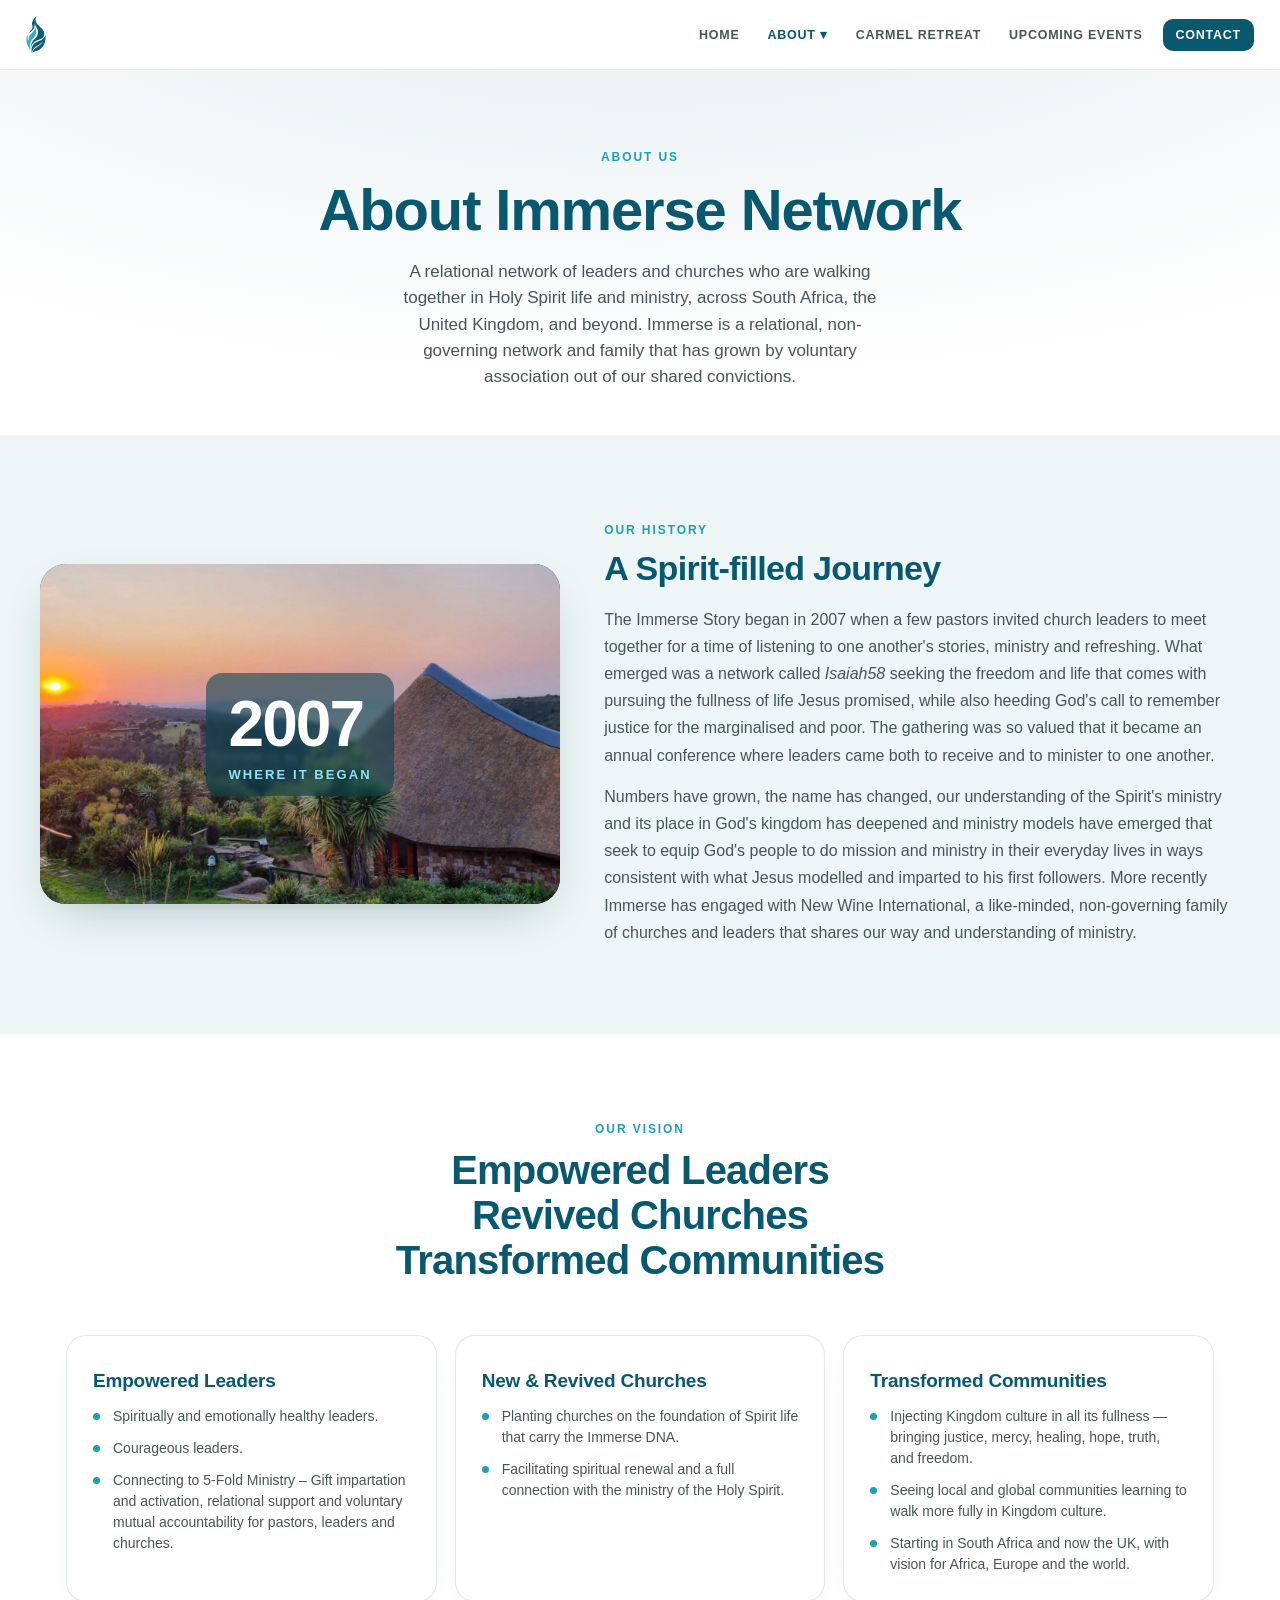
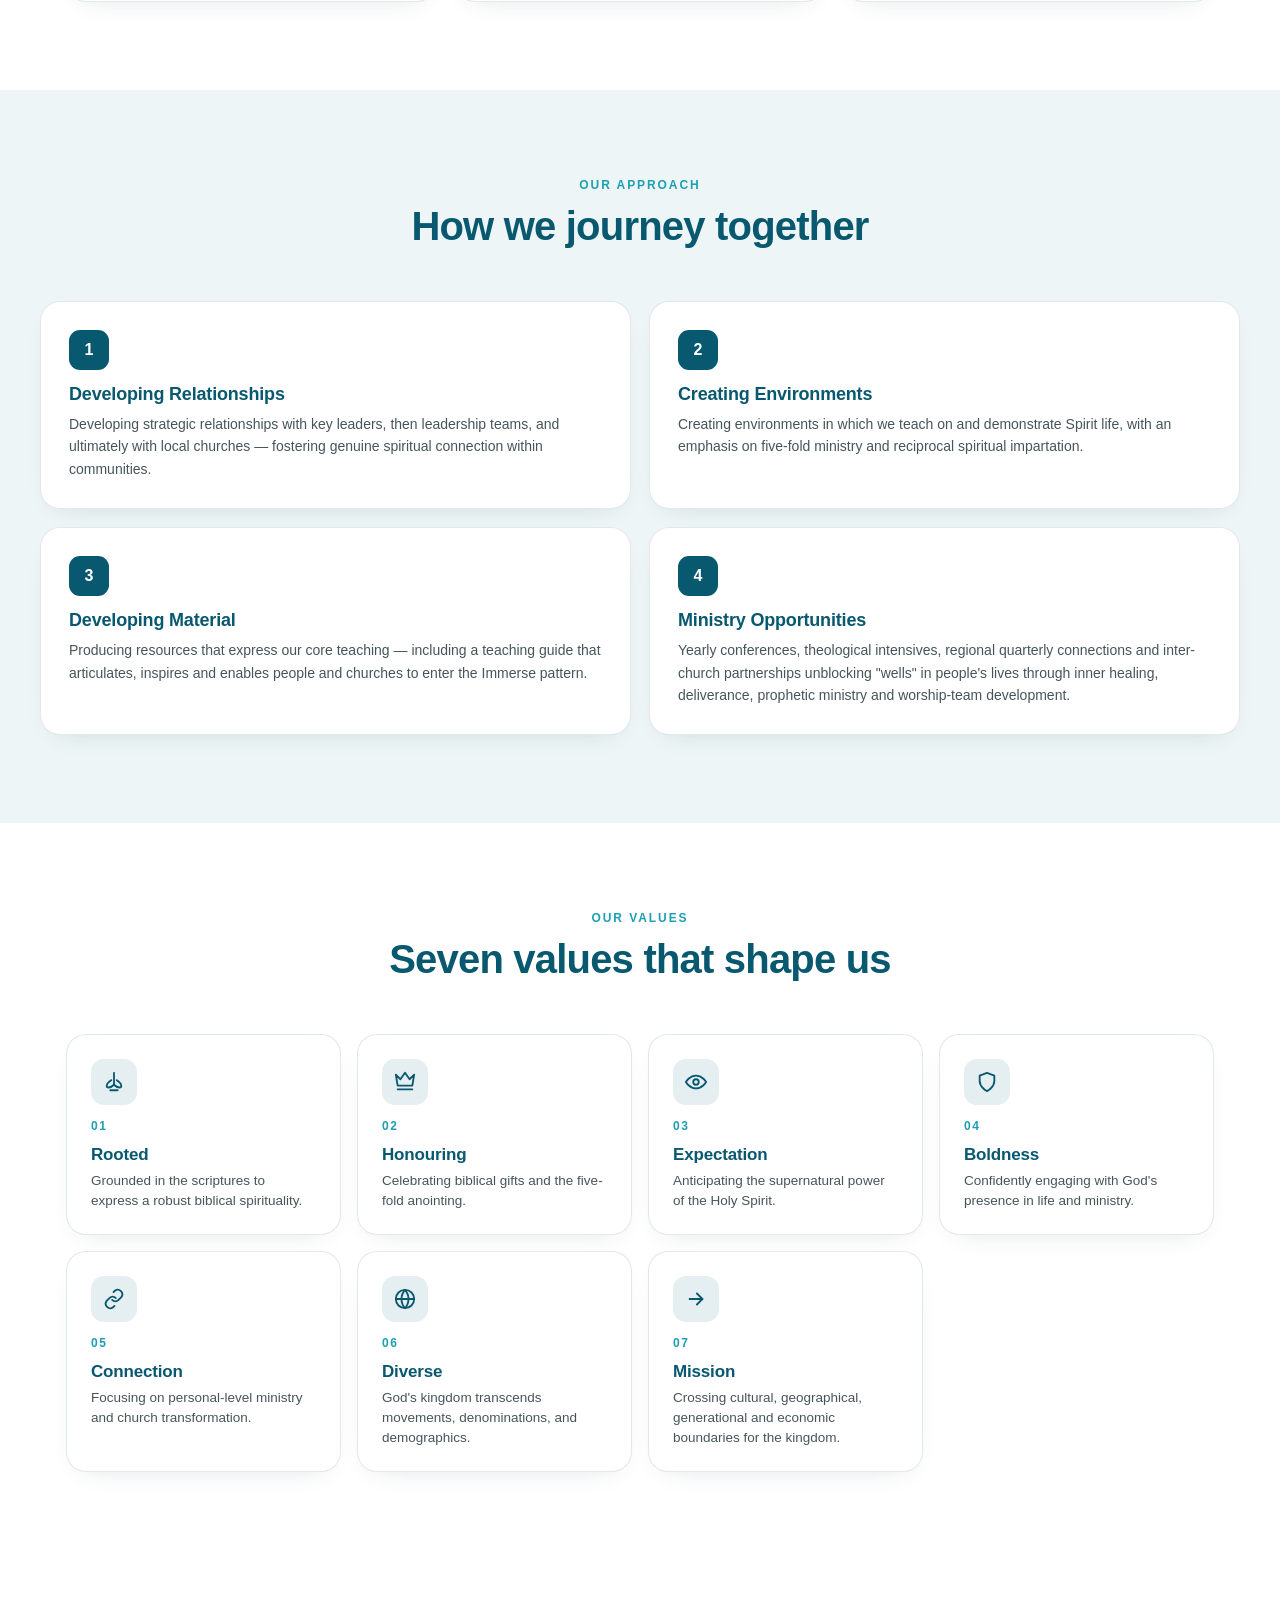
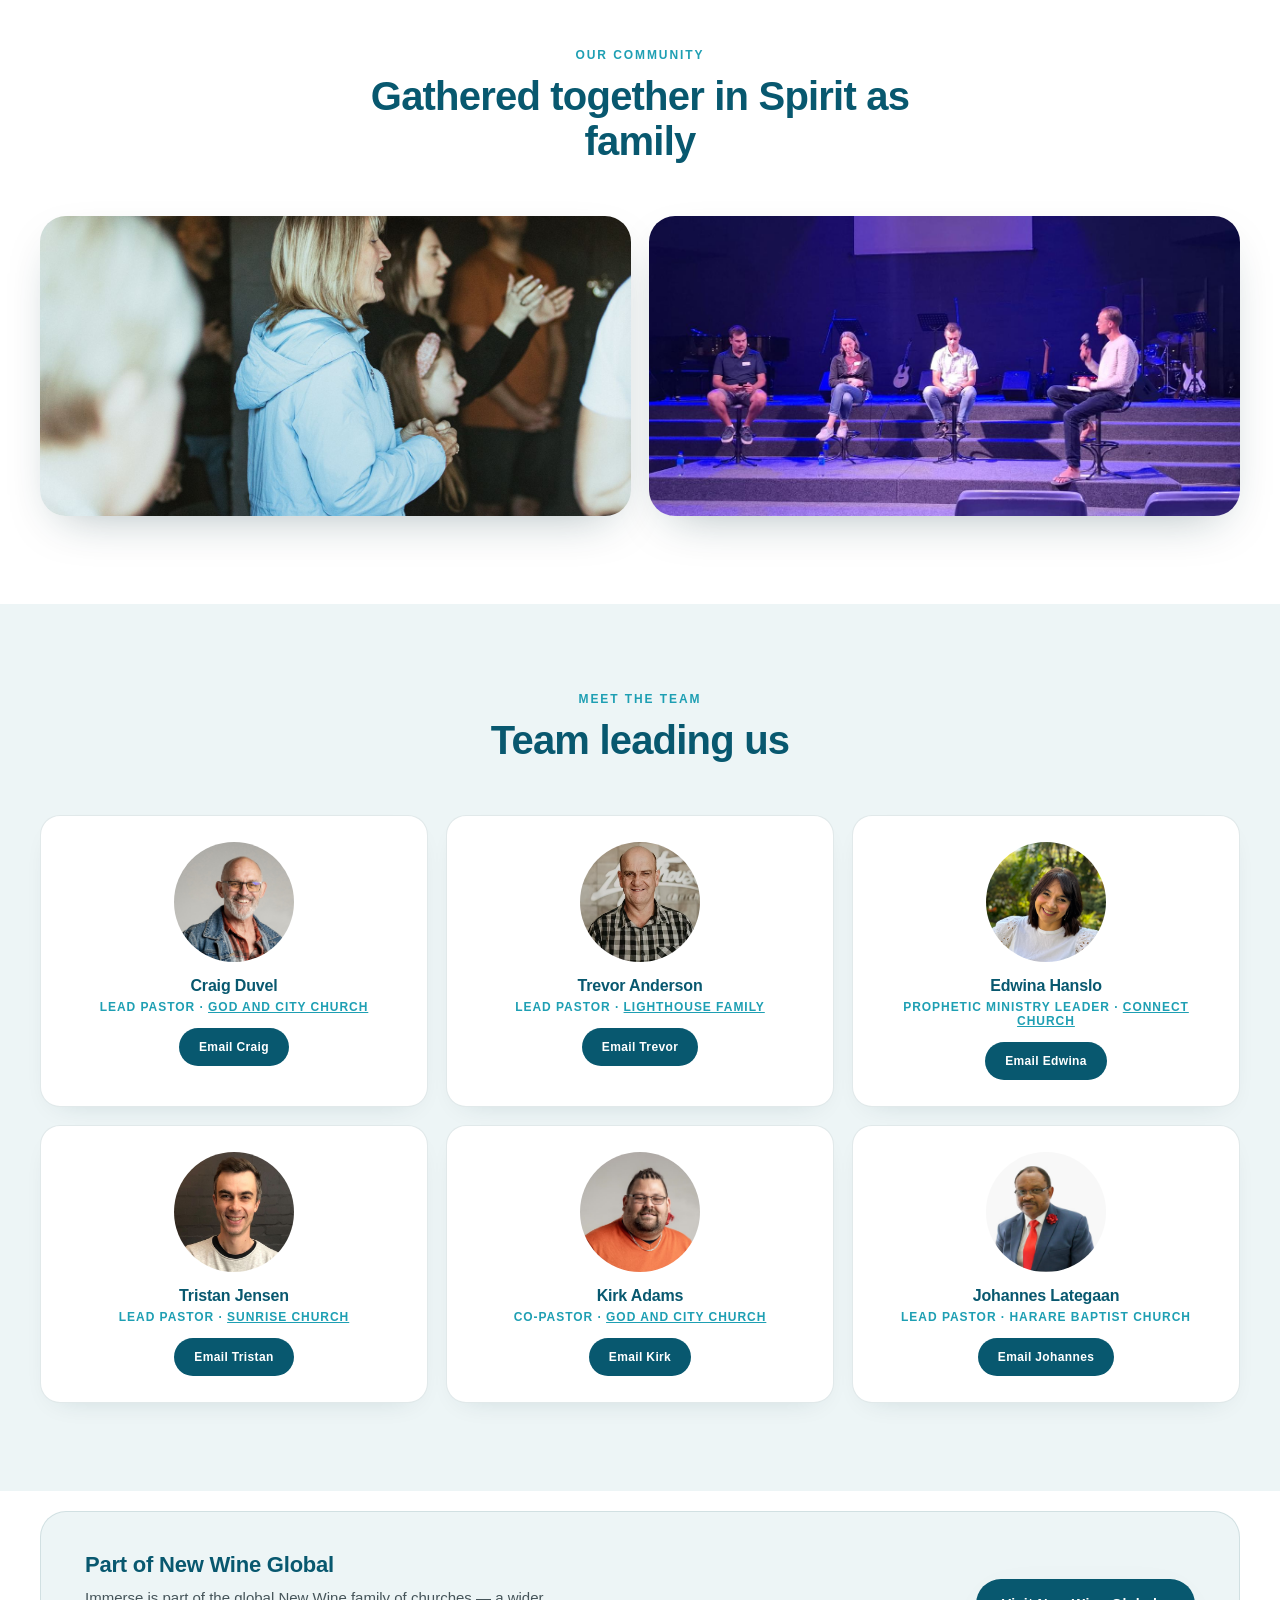
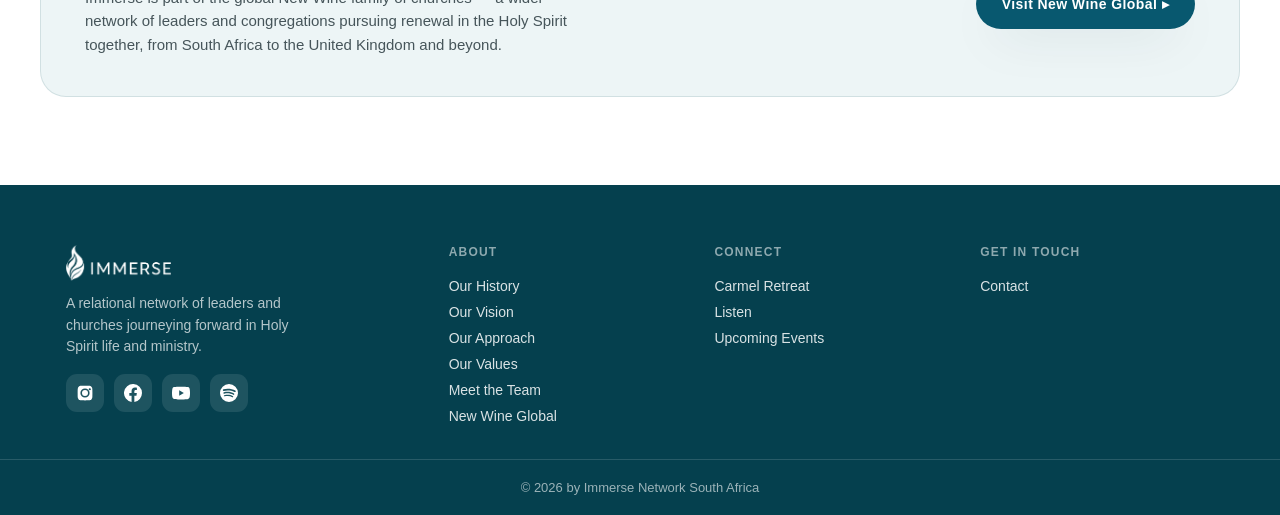
==== commit 45861fde: "Set Edwina Hanslo's title to Prophetic Ministry Leader at Connect Church Co-Authored-By: Claude Sonn" ====
--- a/about/index.html
+++ b/about/index.html
@@ -489,7 +489,7 @@
           </div>
           <h3>Edwina Hanslo</h3>
           <div class="role">
-            Absolute Legend ·
+            Prophetic Ministry Leader ·
             <a
               href="https://www.connectchurch.org.za"
               target="_blank"
--- a/assets/css/styles.css
+++ b/assets/css/styles.css
@@ -1073,15 +1073,27 @@
   margin-top: 5px;
 }
 .member .member-email {
-  display: inline-block;
-  margin-top: 6px;
-  color: var(--brand);
+  display: inline-flex;
+  align-items: center;
+  justify-content: center;
+  margin-top: 14px;
+  padding: 0 20px;
+  height: 38px;
+  border-radius: var(--r-pill);
+  background: var(--brand);
+  color: var(--white);
+  font-family: var(--font);
   font-size: 12px;
-  text-decoration: underline;
-  word-break: break-all;
+  font-weight: 700;
+  letter-spacing: 0.03em;
+  text-decoration: none;
+  box-shadow: var(--shadow);
+  transition: 0.2s;
 }
 .member .member-email:hover {
-  color: var(--accent);
+  background: var(--brand-deep);
+  color: var(--white);
+  transform: translateY(-2px);
 }
 .member p {
   color: var(--body);
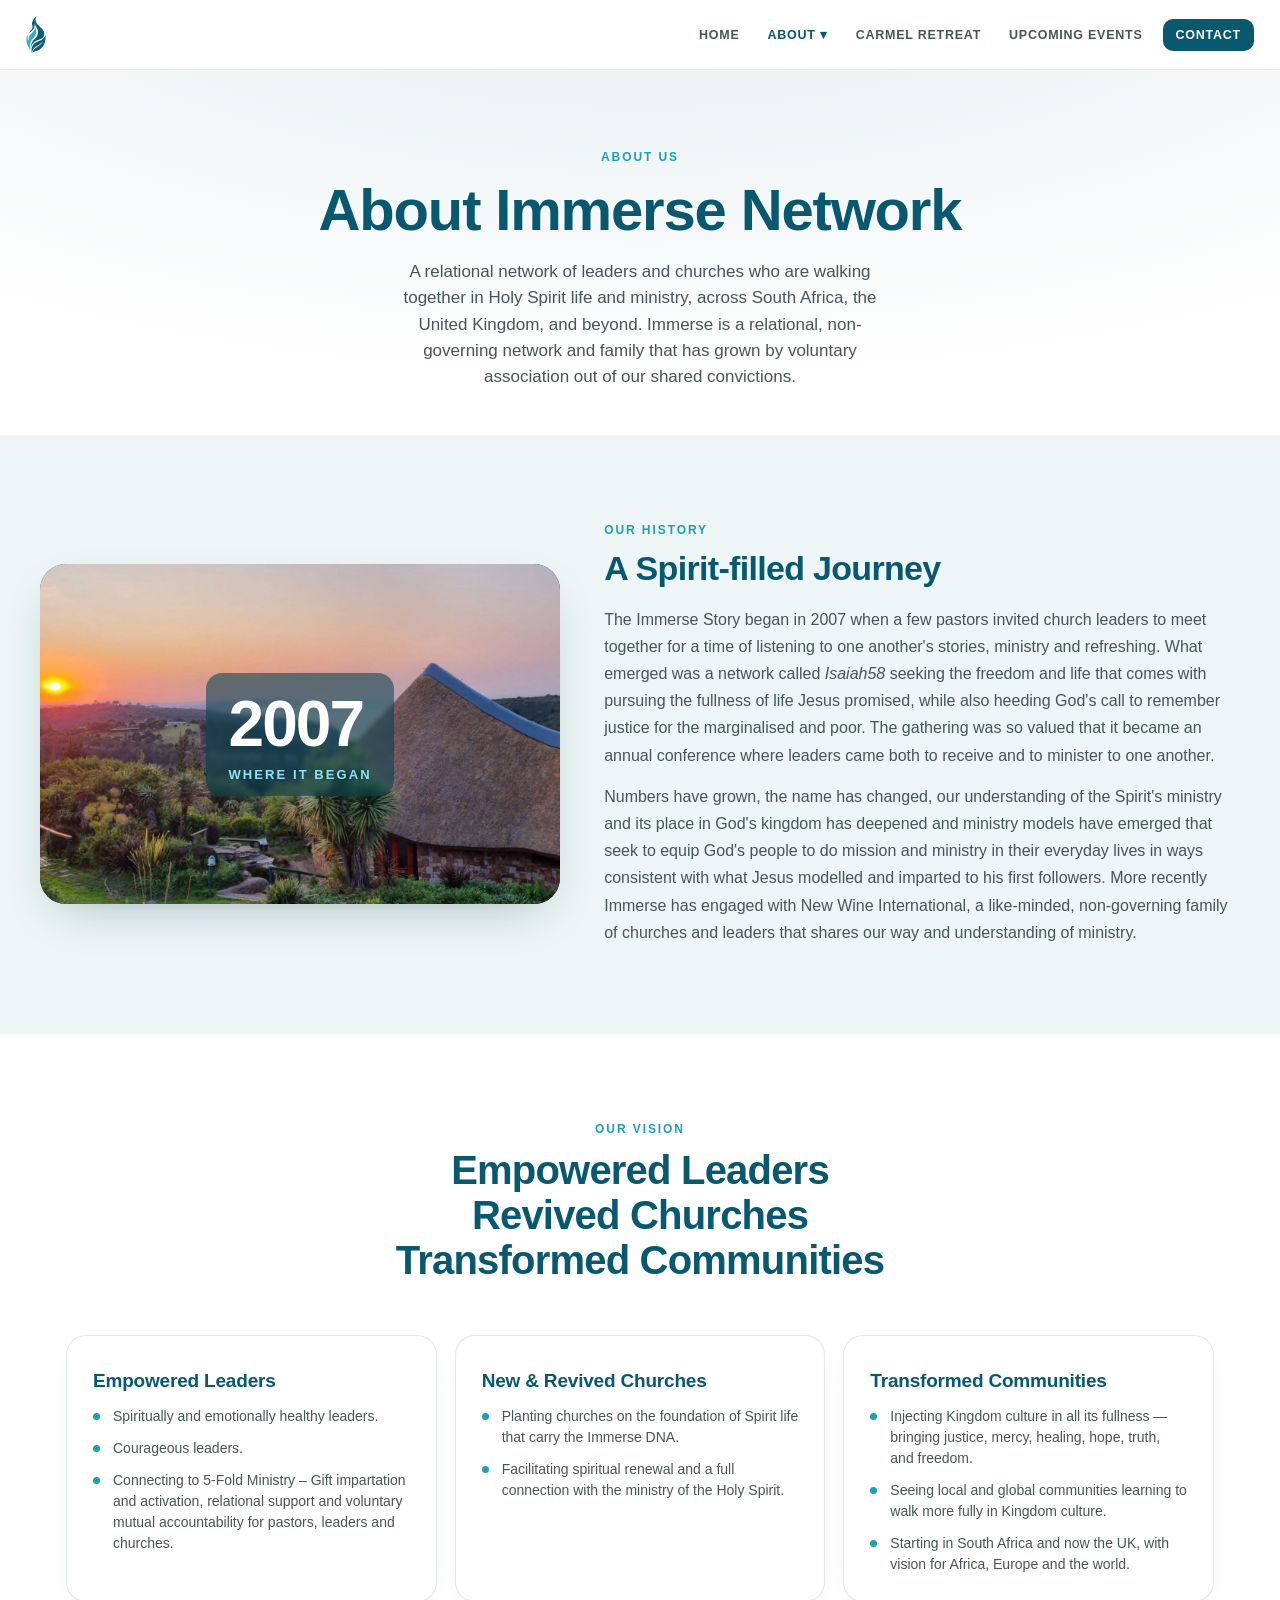
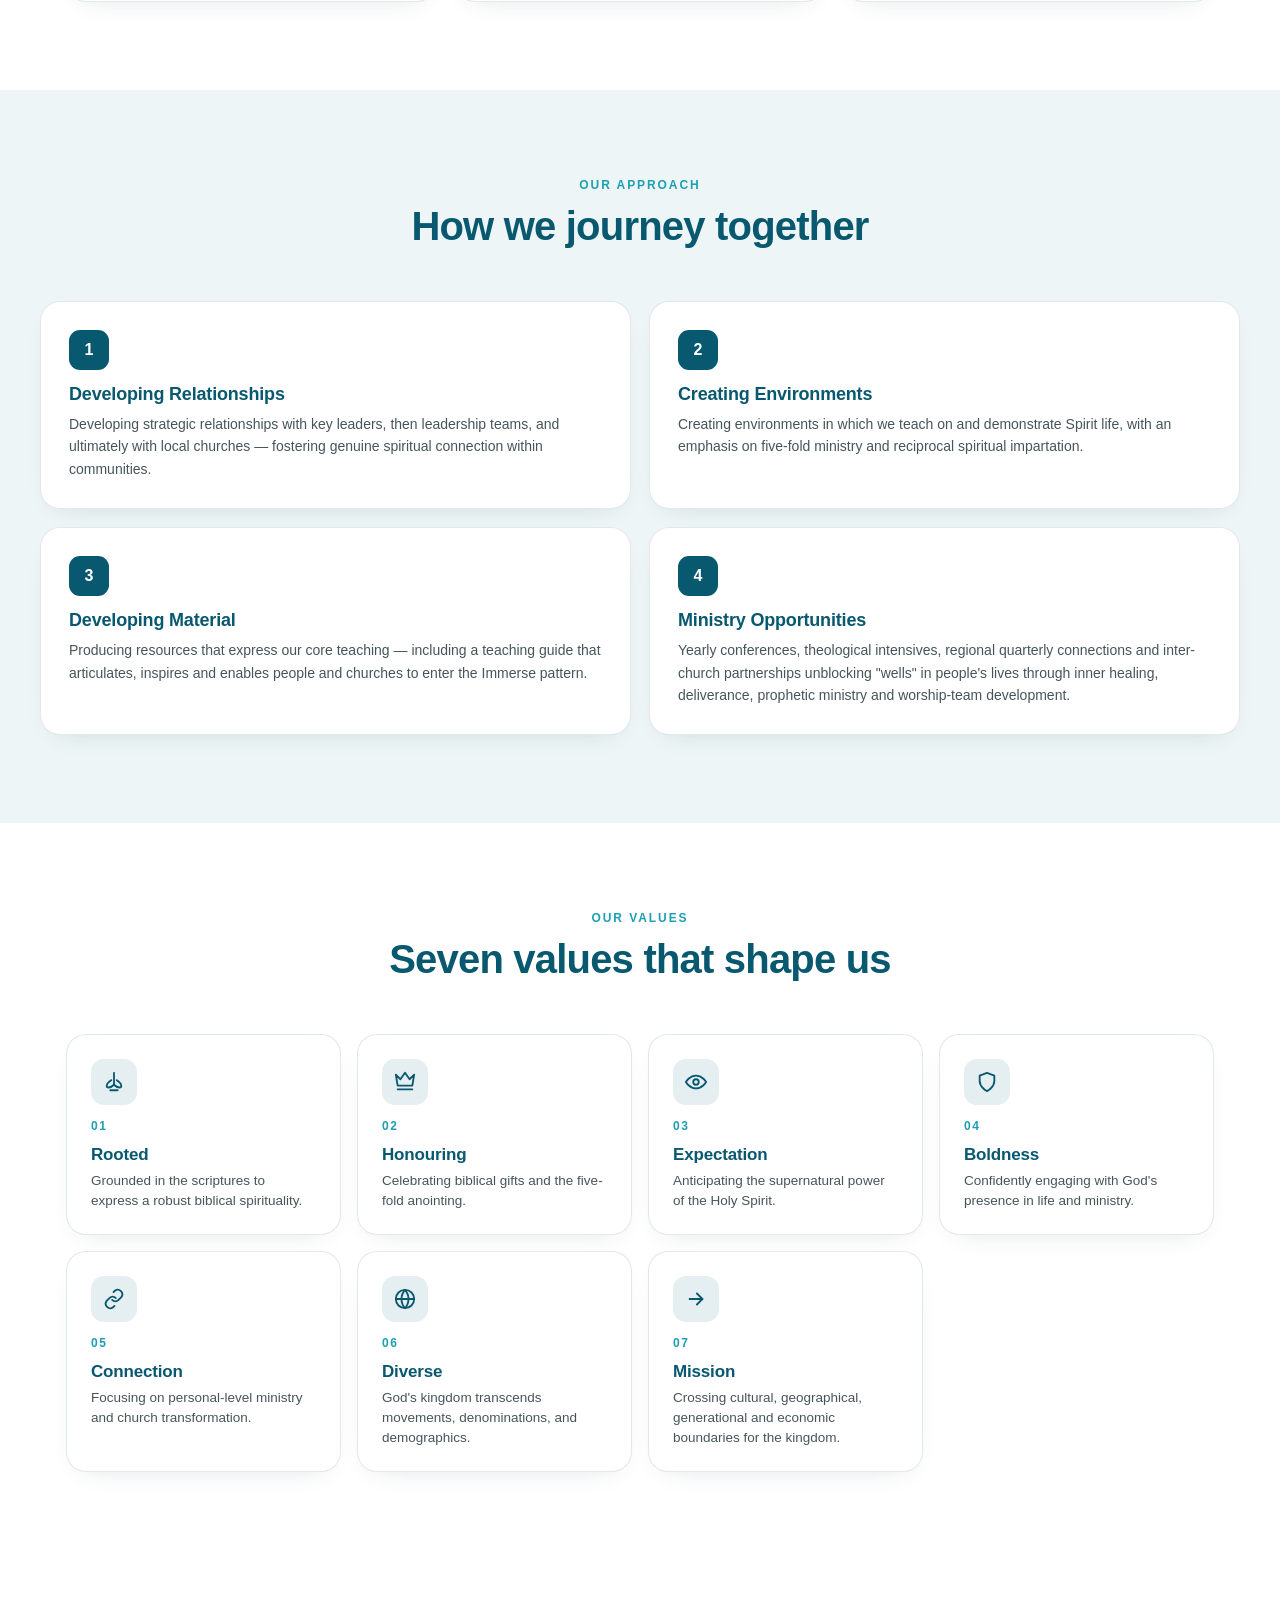
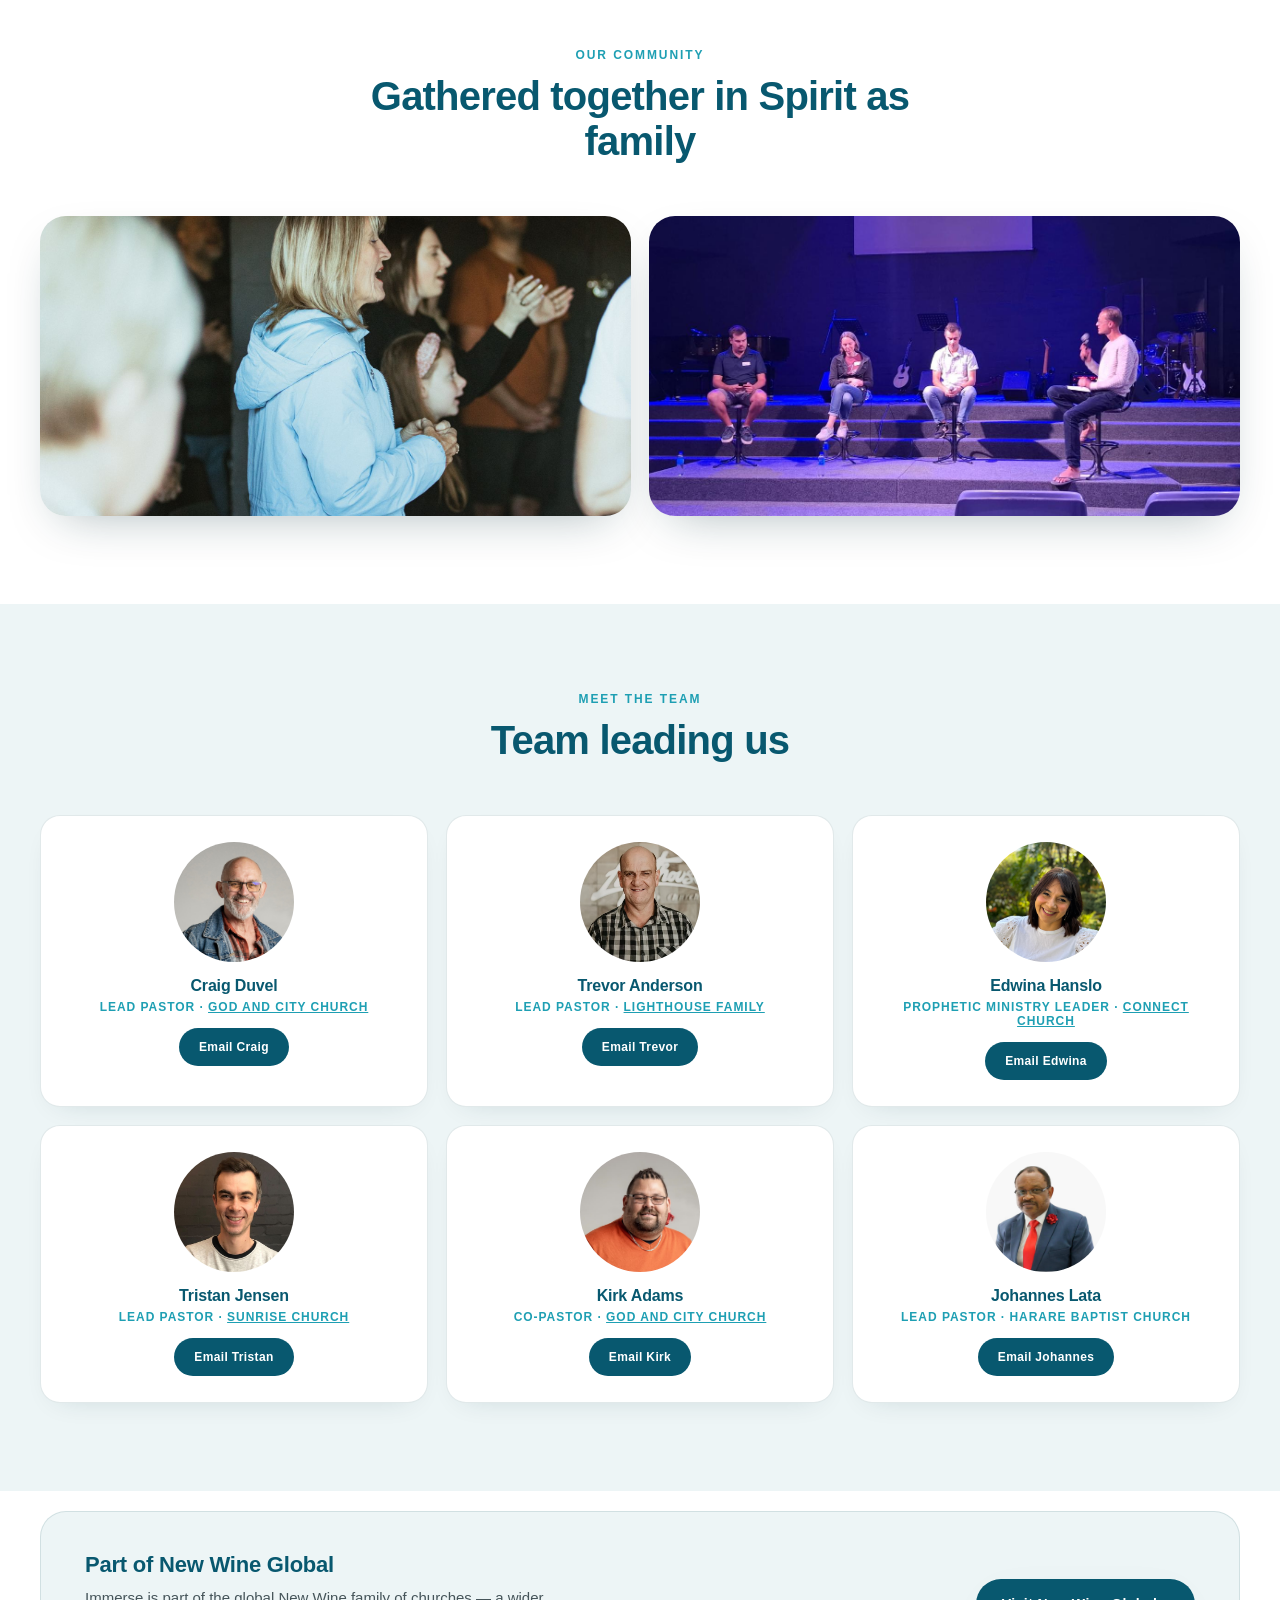
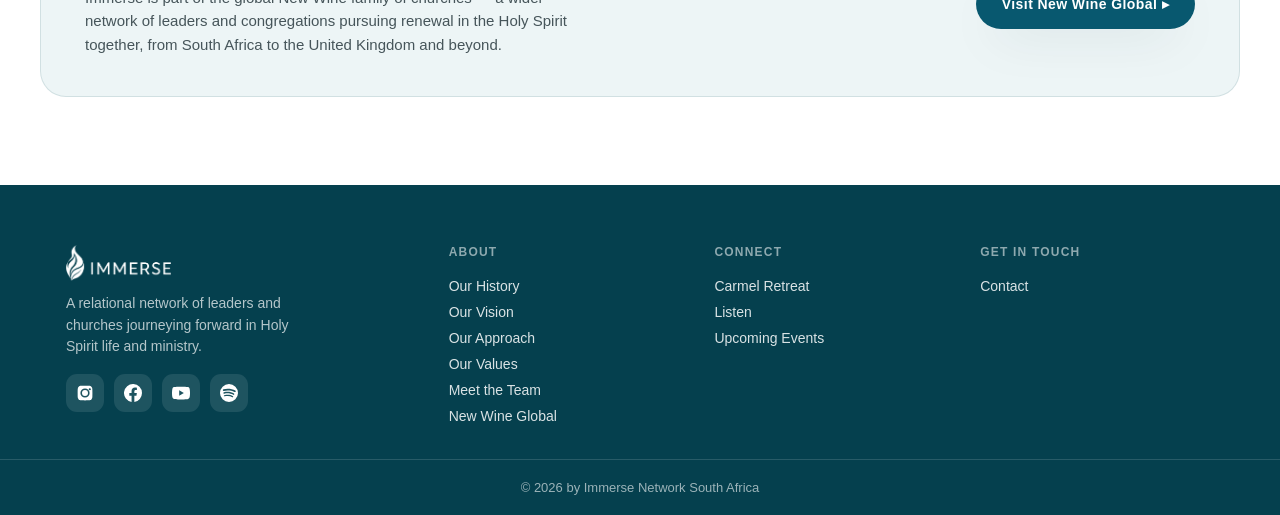
==== commit 09382724: "Update Johannes' surname to Lata on the team page Co-Authored-By: Claude Sonnet 5 <noreply@anthropic" ====
--- a/about/index.html
+++ b/about/index.html
@@ -578,7 +578,7 @@
               "
             />
           </div>
-          <h3>Johannes Lategaan</h3>
+          <h3>Johannes Lata</h3>
           <div class="role">Lead Pastor · Harare Baptist Church</div>
           <a class="member-email" href="mailto:">Email Johannes</a>
         </div>
